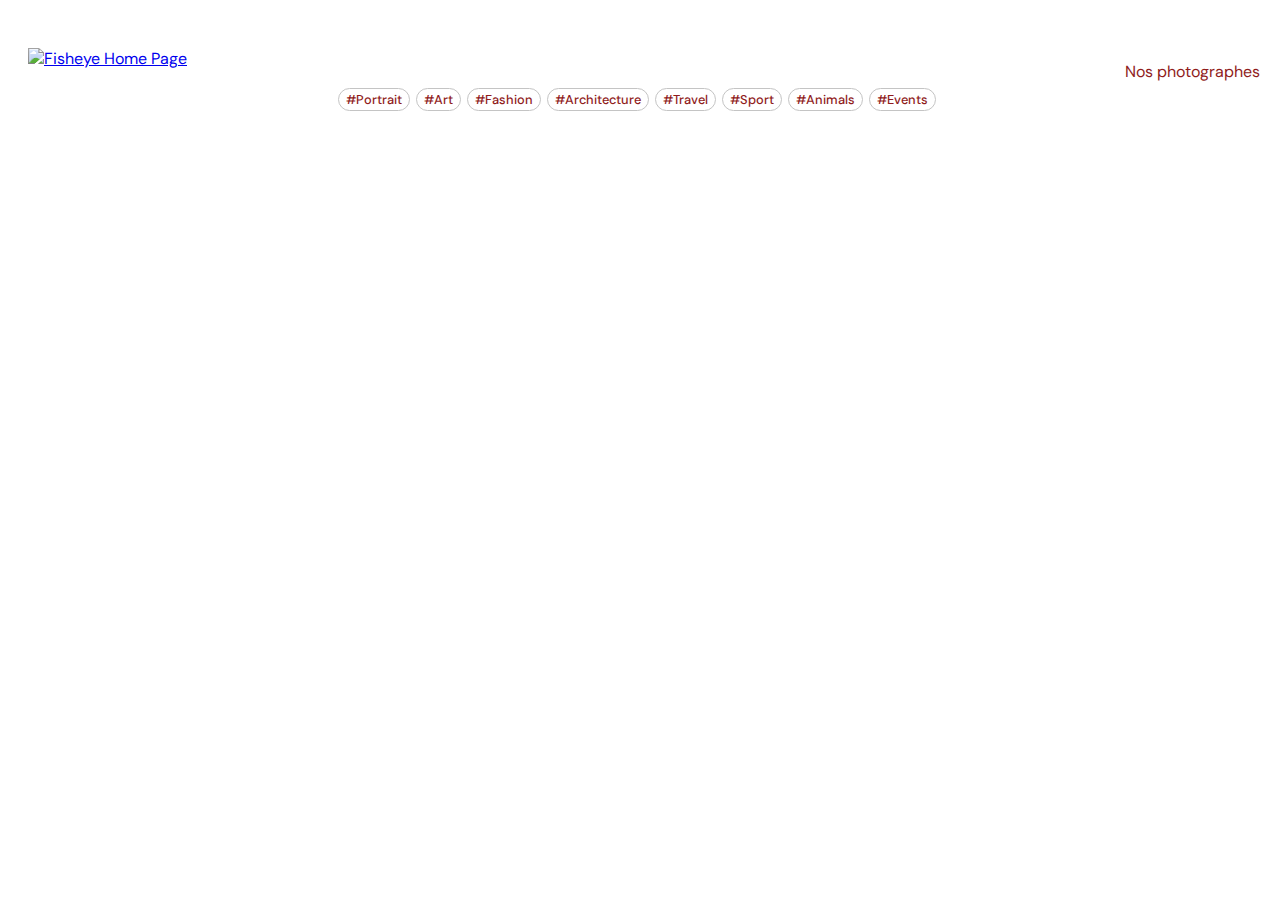
==== index.html @ 83299e0a "modification class filtres" ====
<!DOCTYPE html>
<html lang="fr">
  <head>
    <meta charset="UTF-8" />
    <meta name="viewport" content="width=device-width, initial-scale=1.0" />
    <link rel="preconnect" href="https://fonts.gstatic.com" />
    <link rel="preconnect" href="https://fonts.googleapis.com" />
    <link rel="preconnect" href="https://fonts.gstatic.com" crossorigin />
    <link
      href="https://fonts.googleapis.com/css2?family=DM+Sans:wght@400;500&display=swap"
      rel="stylesheet"
    />
    <title>FishEye</title>
    <link rel="stylesheet" href="style.css" />
  </head>
  <body>
    <!--HEADER/BANNER-->
    <header class="headerBanner">
      <a href="index.html" title="Homepage">
        <img src="Sample_Photos\logo.png" alt="Fisheye Home Page" />
      </a>
      <!--NAVIGATION-->
      <nav class="navigation" aria-label="photographer categories">
        <a
          id="return-top"
          href="#homepage-main"
          class="nav-contenu"
          title="Passer au contenu"
          style="display: none"
          >Passer au contenu</a
        >
        <ul class="filter">
          <li class="tag-btn filter_portrait" id="portrait">
            <a href="#">#Portrait</a>
          </li>
          <li class="tag-btn filter_art" id="art"><a href="#">#Art</a></li>
          <li class="tag-btn filter_fashion" id="fashion">
            <a href="#">#Fashion</a>
          </li>
          <li class="tag-btn filter_architecture" id="architecture">
            <a href="#">#Architecture</a>
          </li>
          <li class="tag-btn filter_travel" id="travel">
            <a href="#">#Travel</a>
          </li>
          <li class="tag-btn filter_sport" id="sport">
            <a href="#">#Sport</a>
          </li>
          <li class="tag-btn filter_animal" id="animals">
            <a href="#">#Animals</a>
          </li>
          <li class="tag-btn filter_events" id="events">
            <a href="#">#Events</a>
          </li>
        </ul>
      </nav>
    </header>
    <!--MAIN-->
    <main class="main-content" id="homepage-main">
      <h1>Nos photographes</h1>
      <section id="content"></section>
    </main>
    <script src="script.js"></script>
  </body>
</html>
---- style.css ----
/*VARIABLES*/

  body {
      font-family:"DM Sans", sans-serif;
  }


/*HEADER BANNER*/

.headerBanner {
    padding: 40px 20px 20px 20px;
    display:flex;
    flex-direction: column;
}

.headerBanner img {
    width: 150px;
    height: auto;
}


/*NAVIGATION*/

.filter {
    display:flex;
    justify-content: center;
    flex-wrap: wrap;
}

ul {
    padding: 0;
    margin: 5px, 0, 5px, 0;
}

li {
    display:flex;
    border: 0.5px solid #c4c4c4;
    border-radius: 30px;
    margin: 3px 6px 3px 0;
    color: #fff;
    padding: 2px 7px;
    font-weight:500;
    font-size: .8em;  
}
li:hover {
    cursor: pointer;
    background: #901C1c;
    border-color:#901C1c;   
}

li:hover a{
    color:#fff;  
}


li a {
    text-decoration: none;
    color:#901C1c;
}

li a:hover {
    color:#fff;
}




/*MAIN*/

main h1 {
    color: #901C1c;
    font-weight: 400;
    font-size: 1em;
    position:absolute;
    top:50px;
    right:20px;

}

.photographer-elt {
    text-align: center;
}

.photographer-elt img {
    border-radius: 50%;
    width:200px;
    height: 200px;
    object-fit: cover;
}

.photographer-elt h2 {
    color: #d3573c;
    font-weight: 400;
    font-size: 2em;
    margin:10px 0 0 0;

}

.infoCity {
    color: #901C1C;
    font-size: .7em;
    padding: 1px 0;
}

.infoTagline {
    font-size: .7em;
    padding: 1px 0;
}

.infoPrice {
    font-size: .7em;
    padding: 1px 0;
    color:#757575;
    font-style: italic;
}
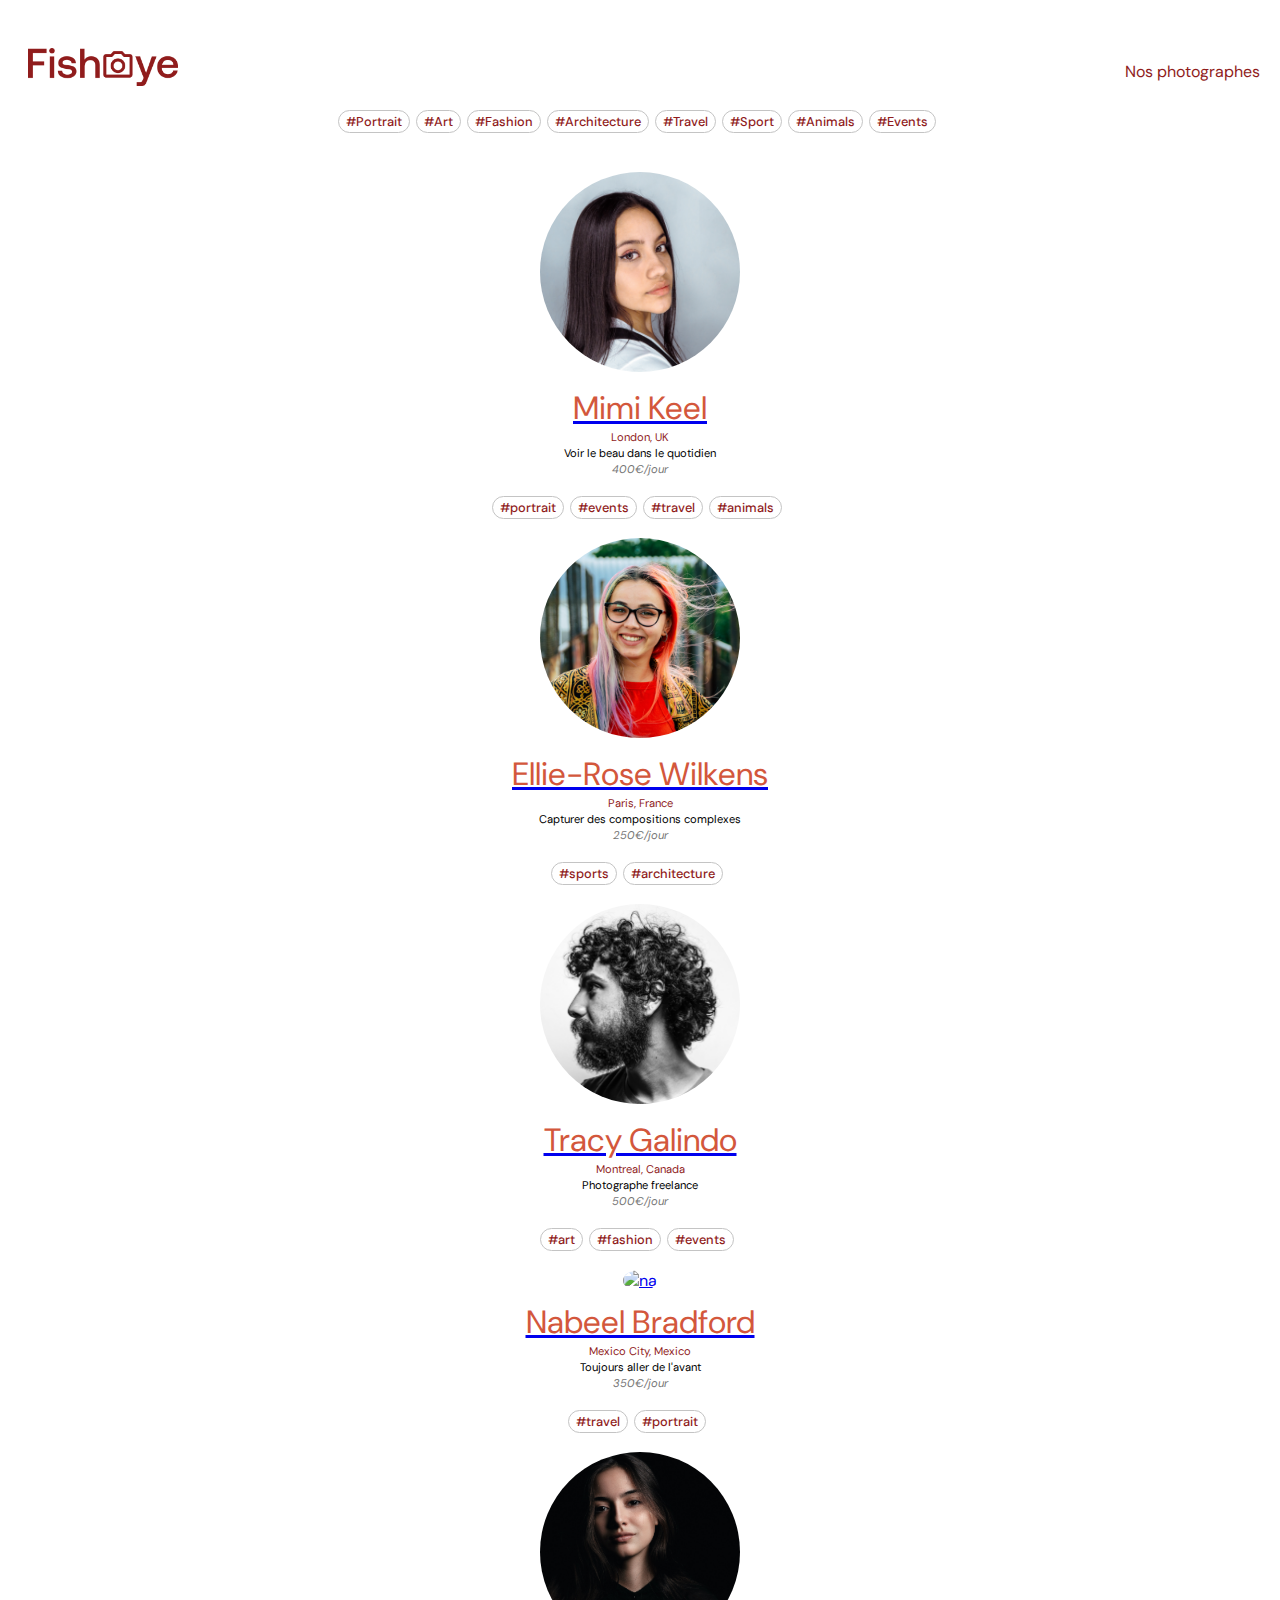
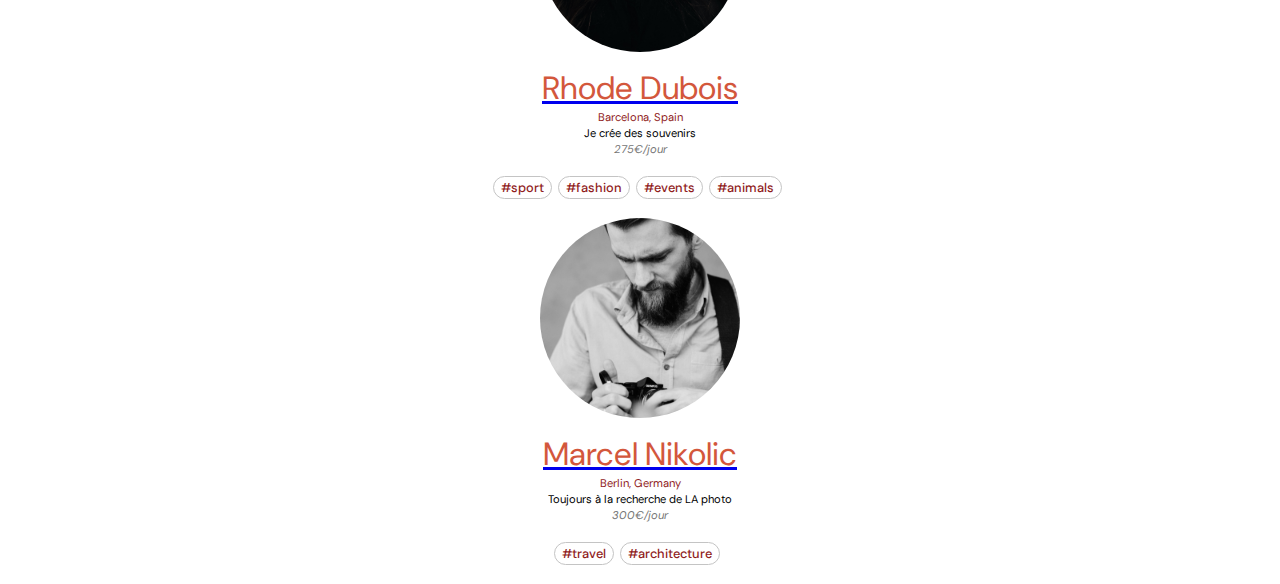
==== commit 93f80b09: "modification lien script.js" ====
--- a/index.html
+++ b/index.html
@@ -60,6 +60,6 @@
       <h1>Nos photographes</h1>
       <section id="content"></section>
     </main>
-    <script src="script.js"></script>
+    <script src="/js/script.js"></script>
   </body>
 </html>
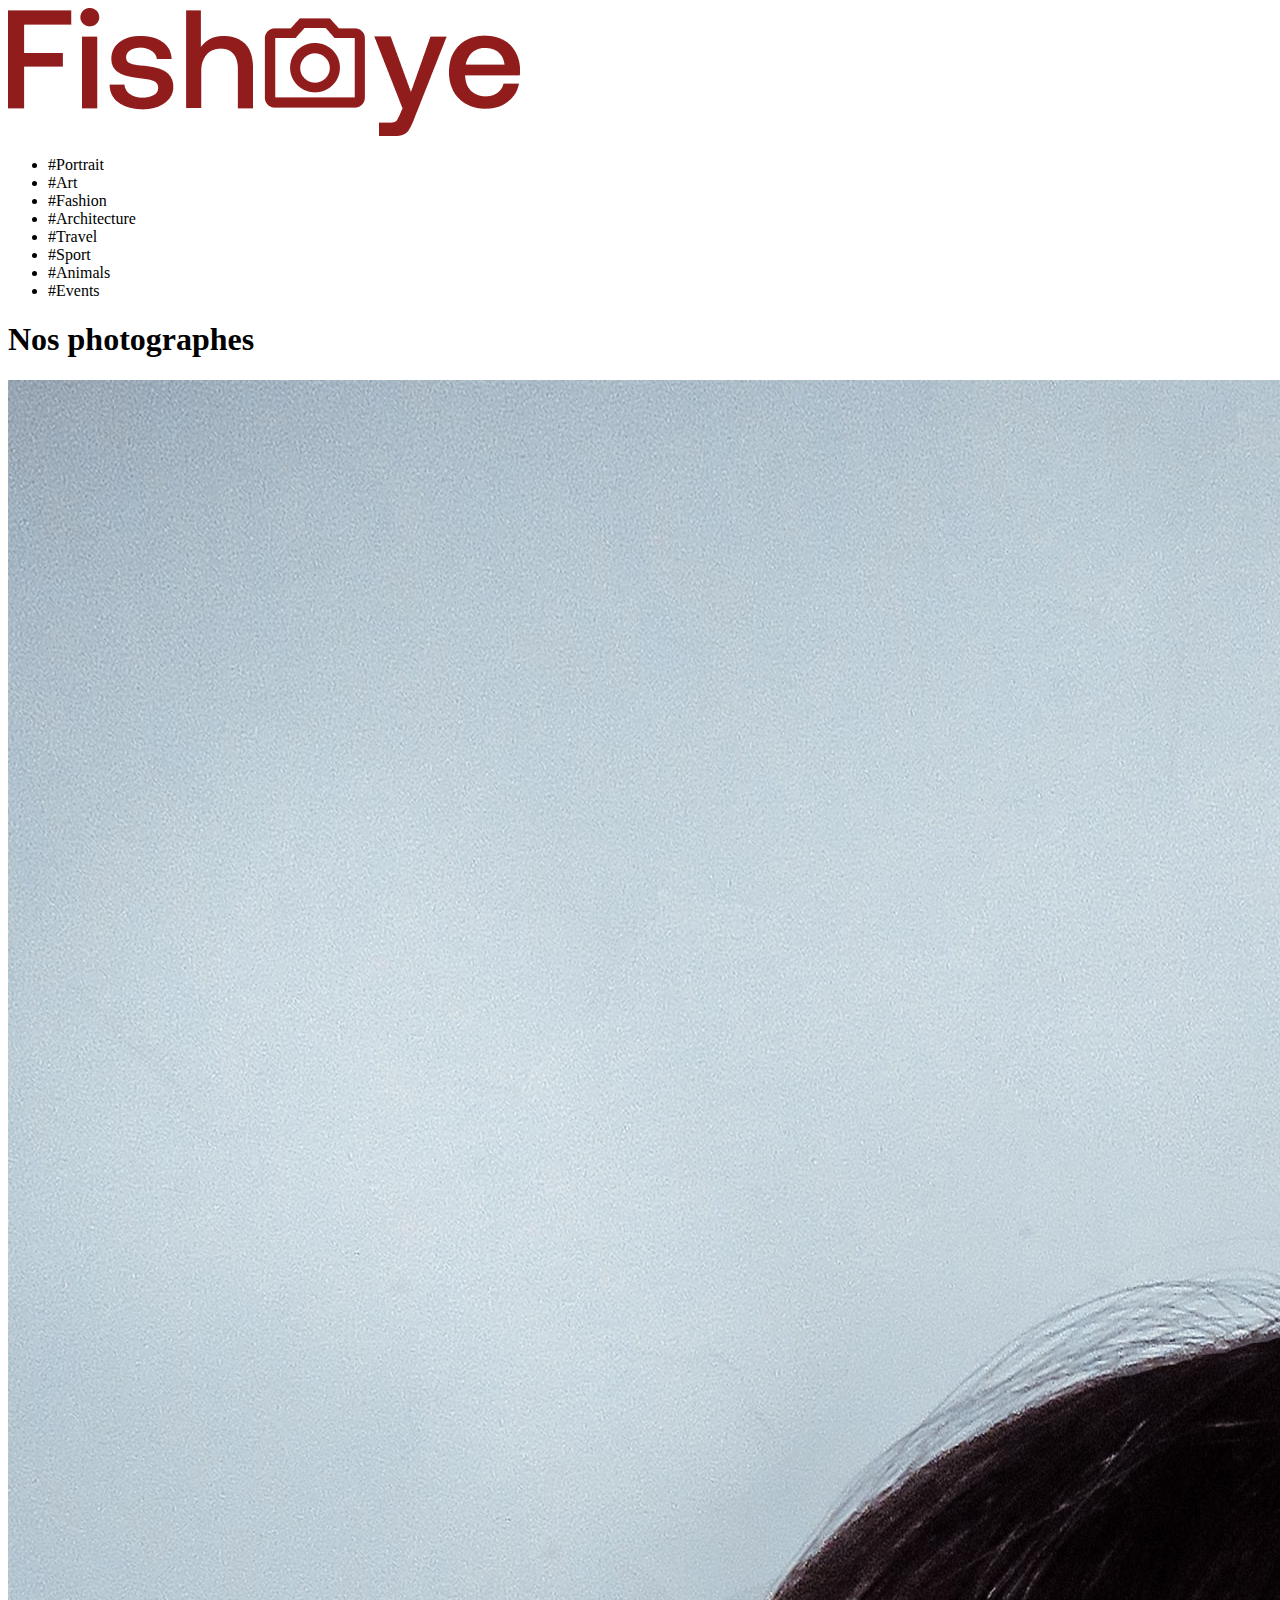
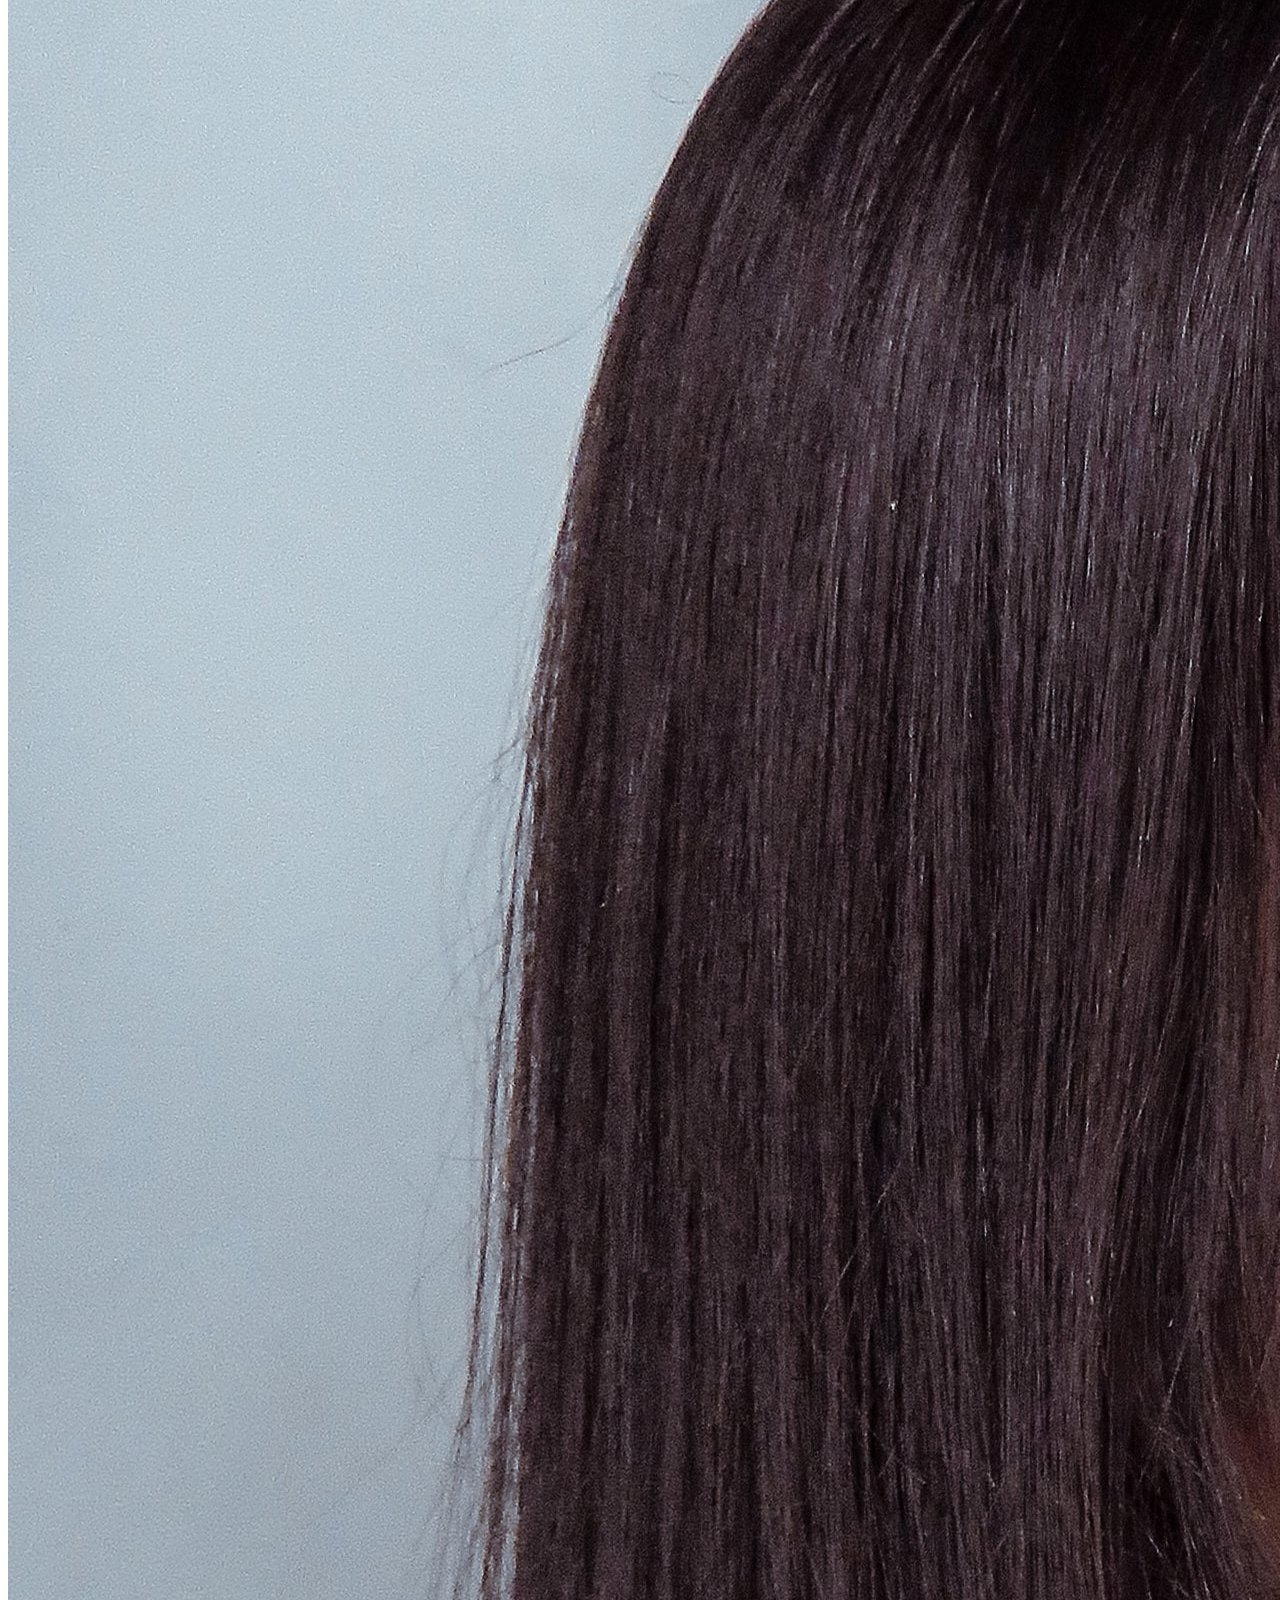
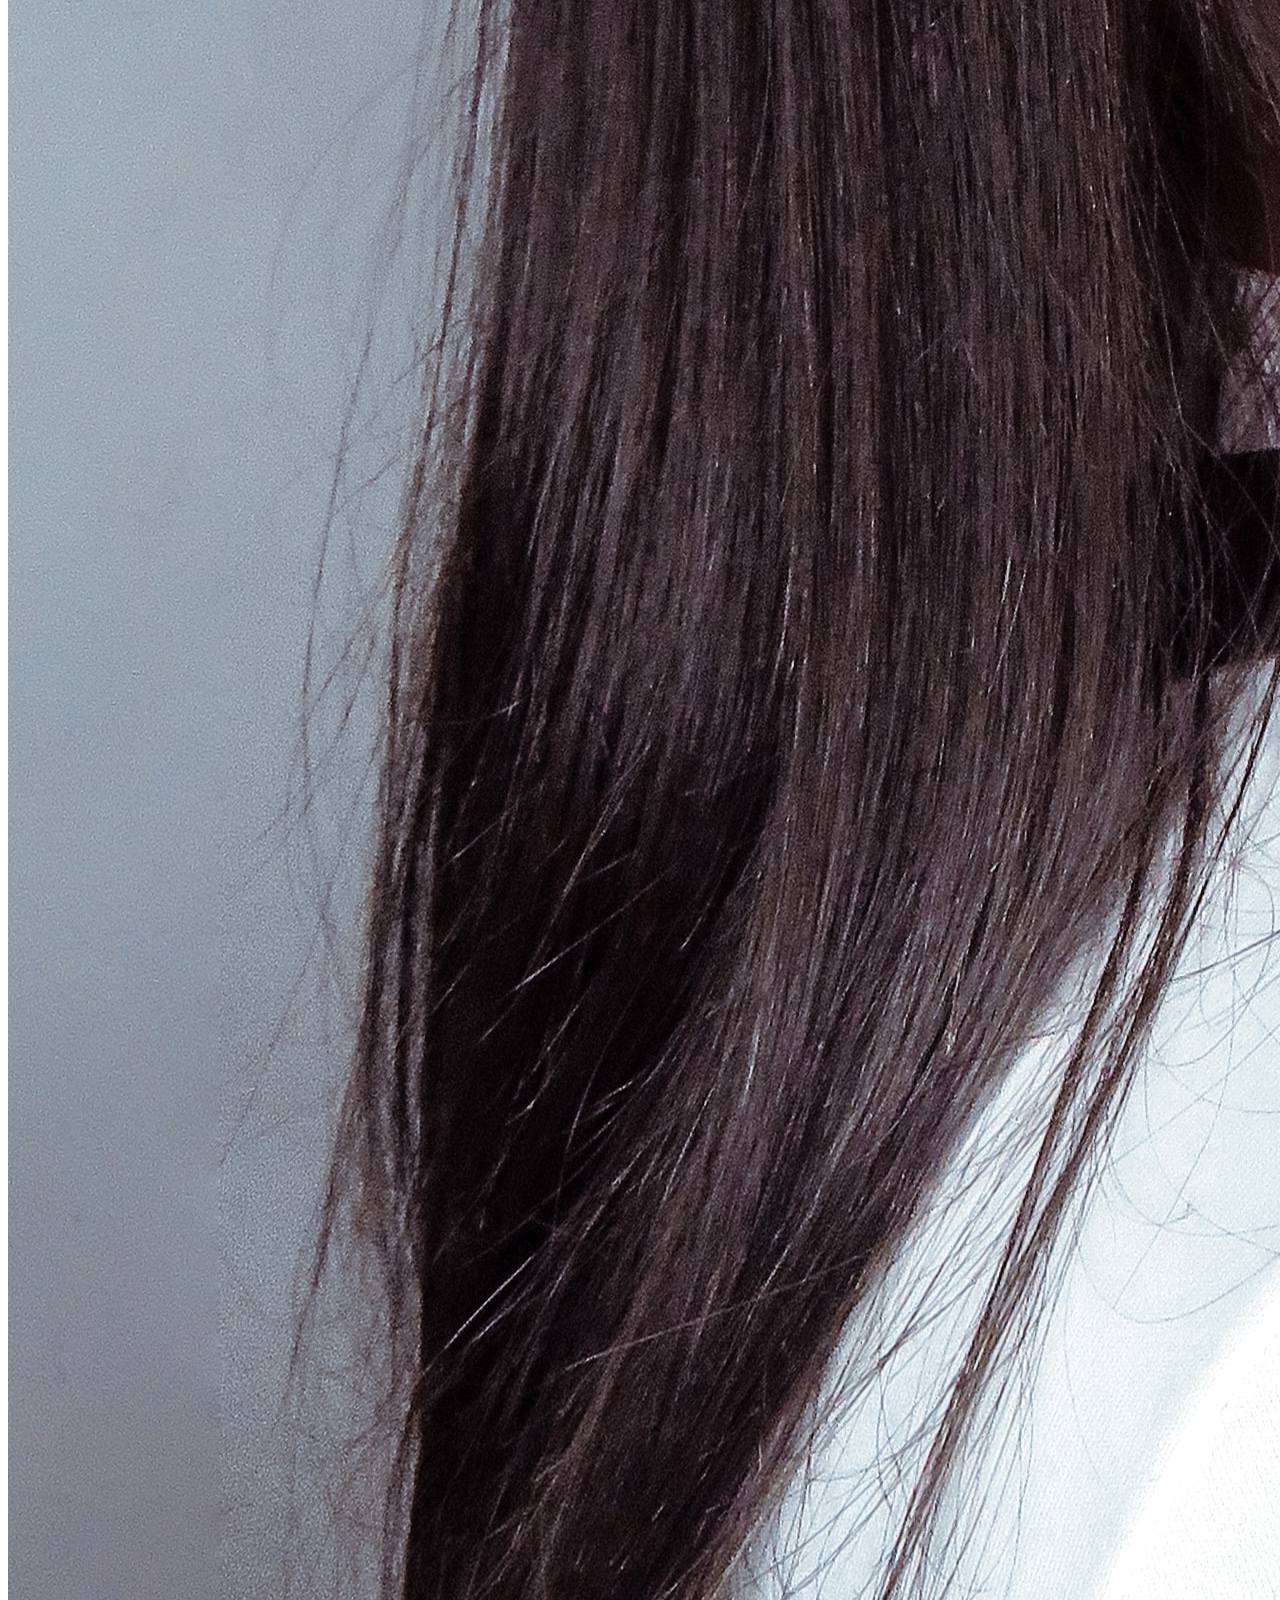
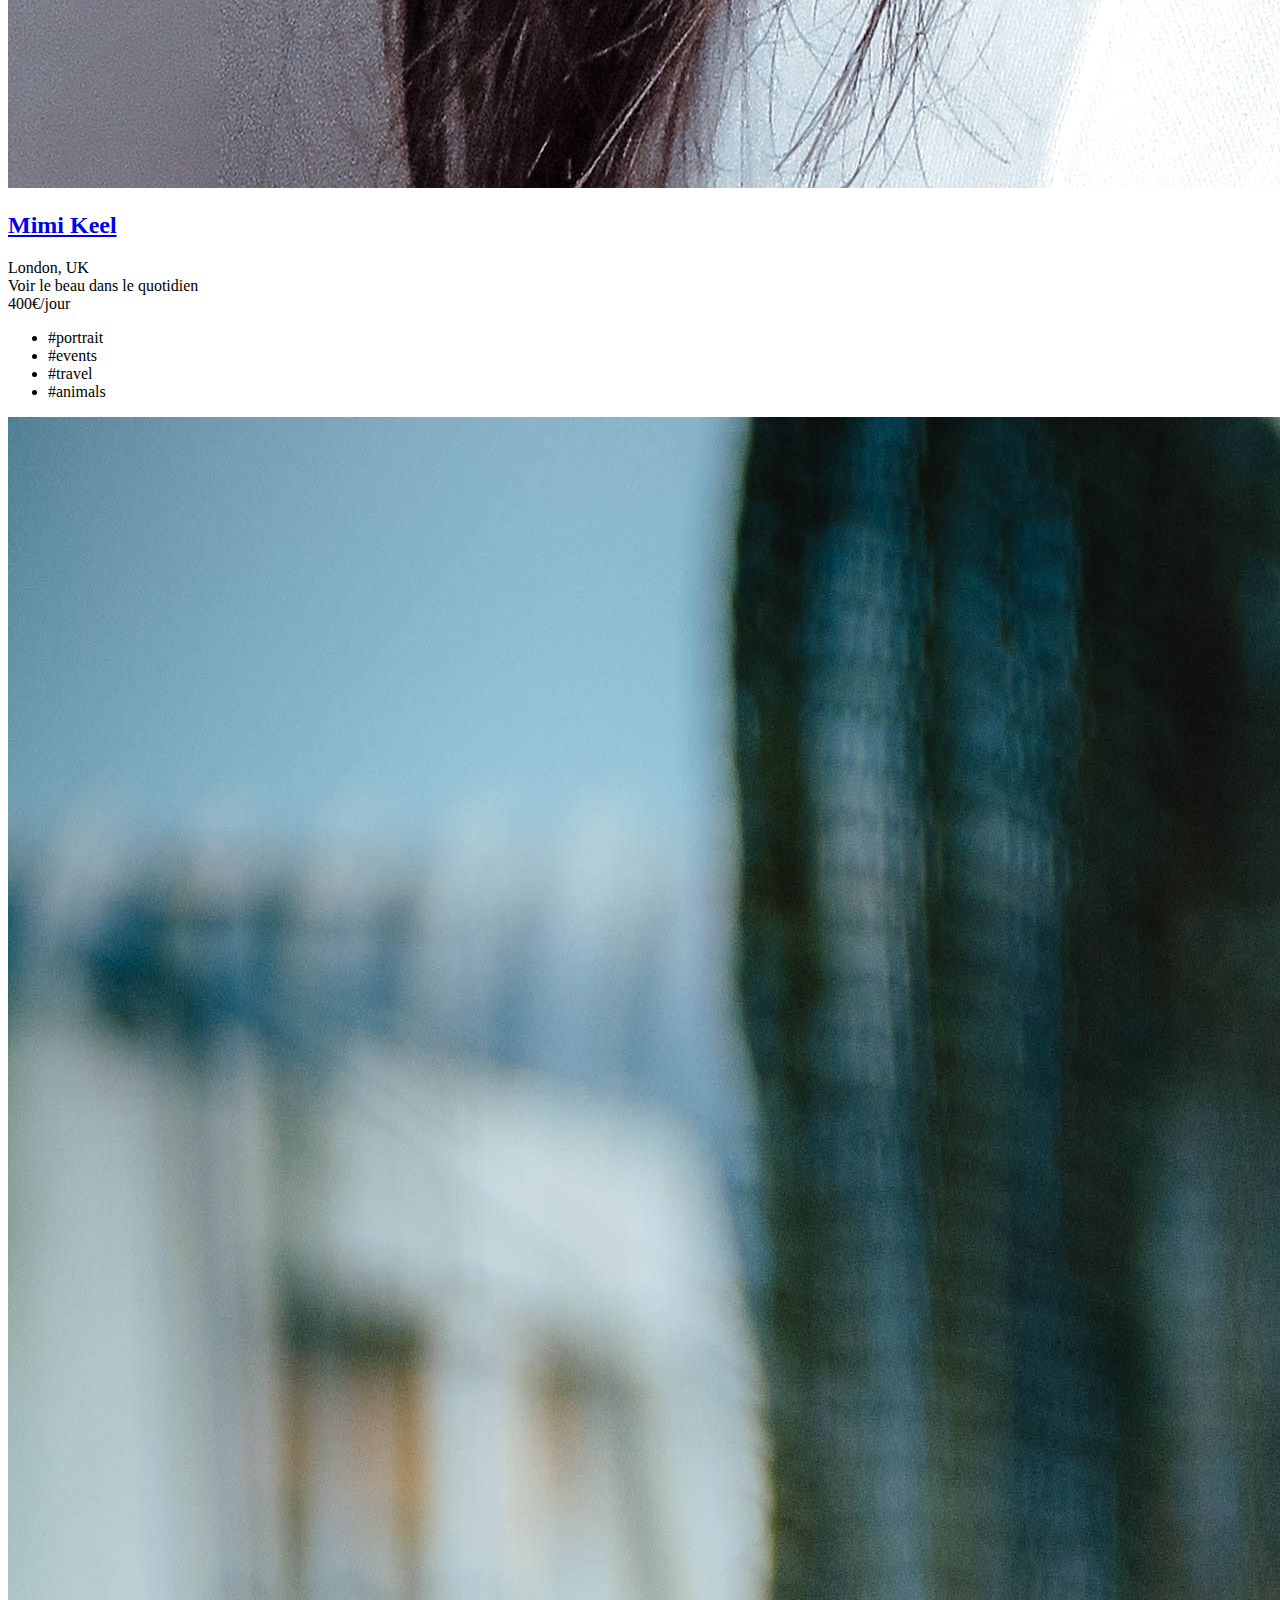
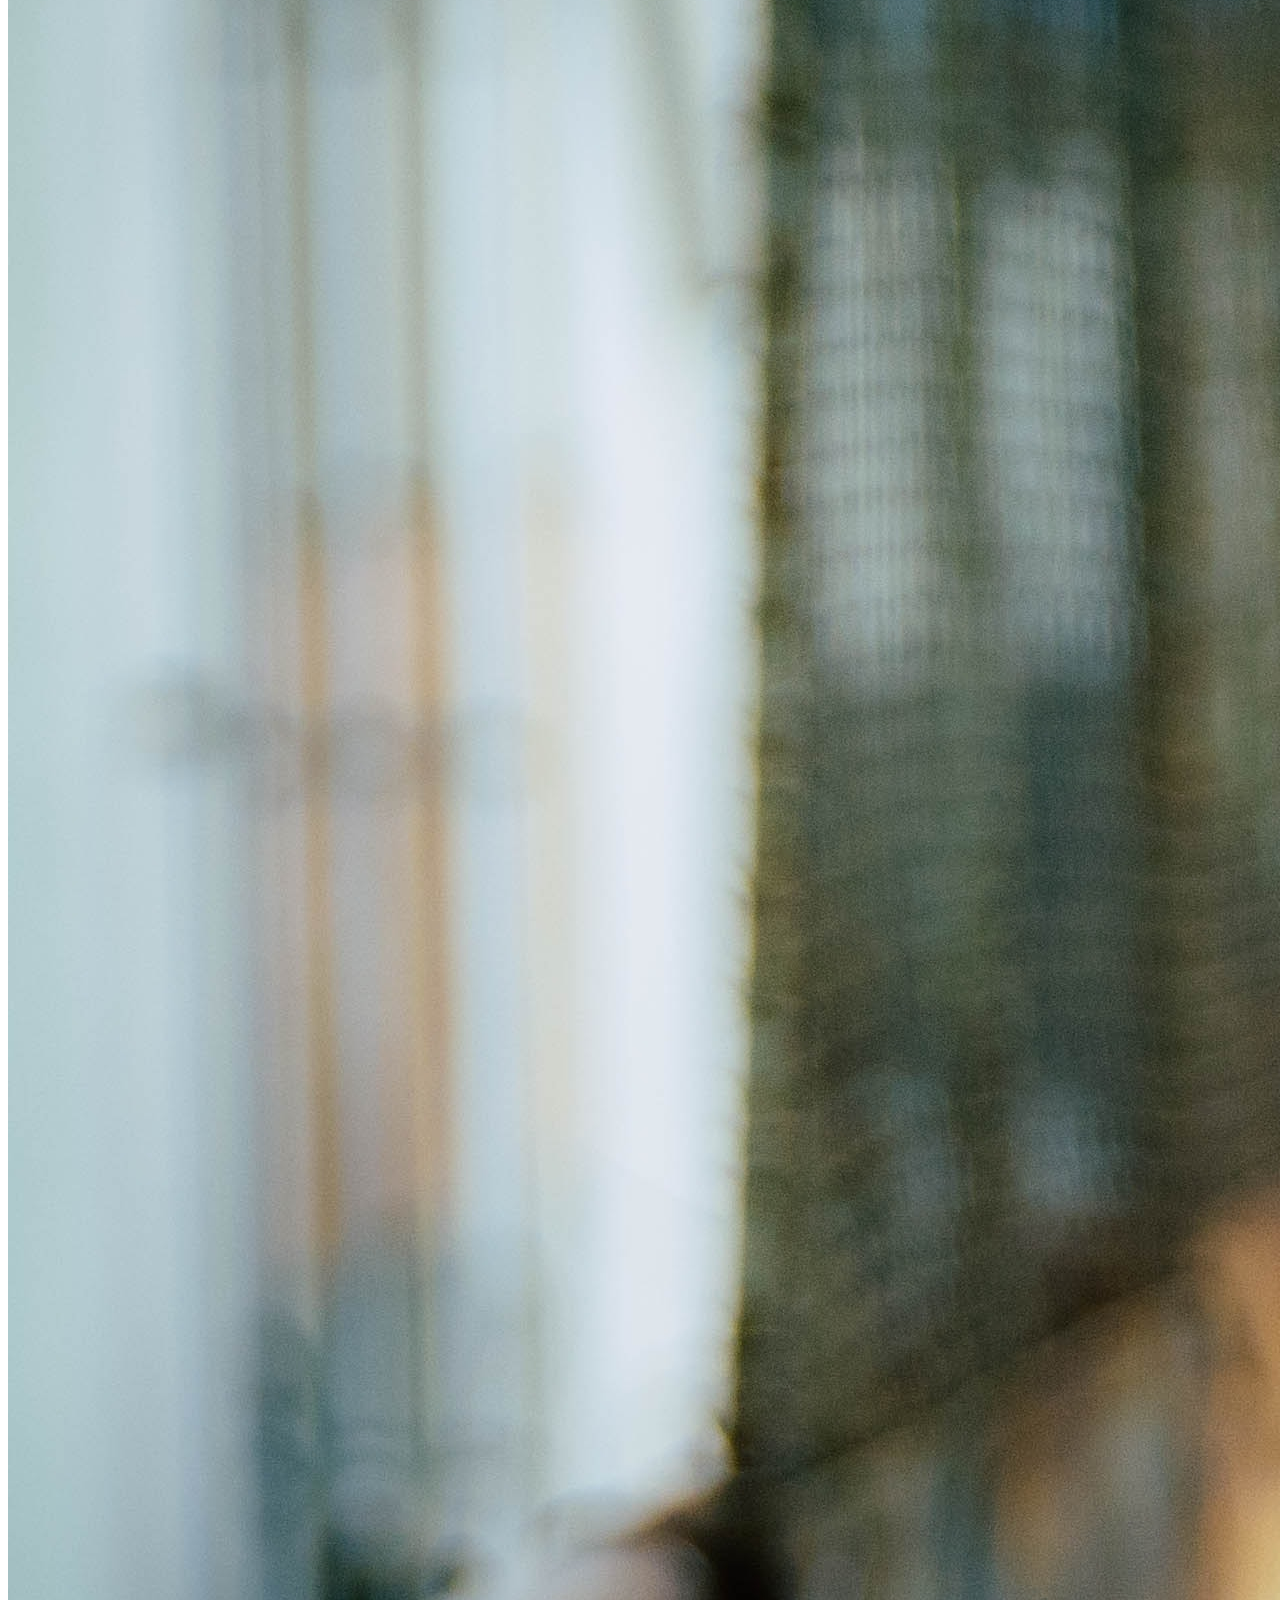
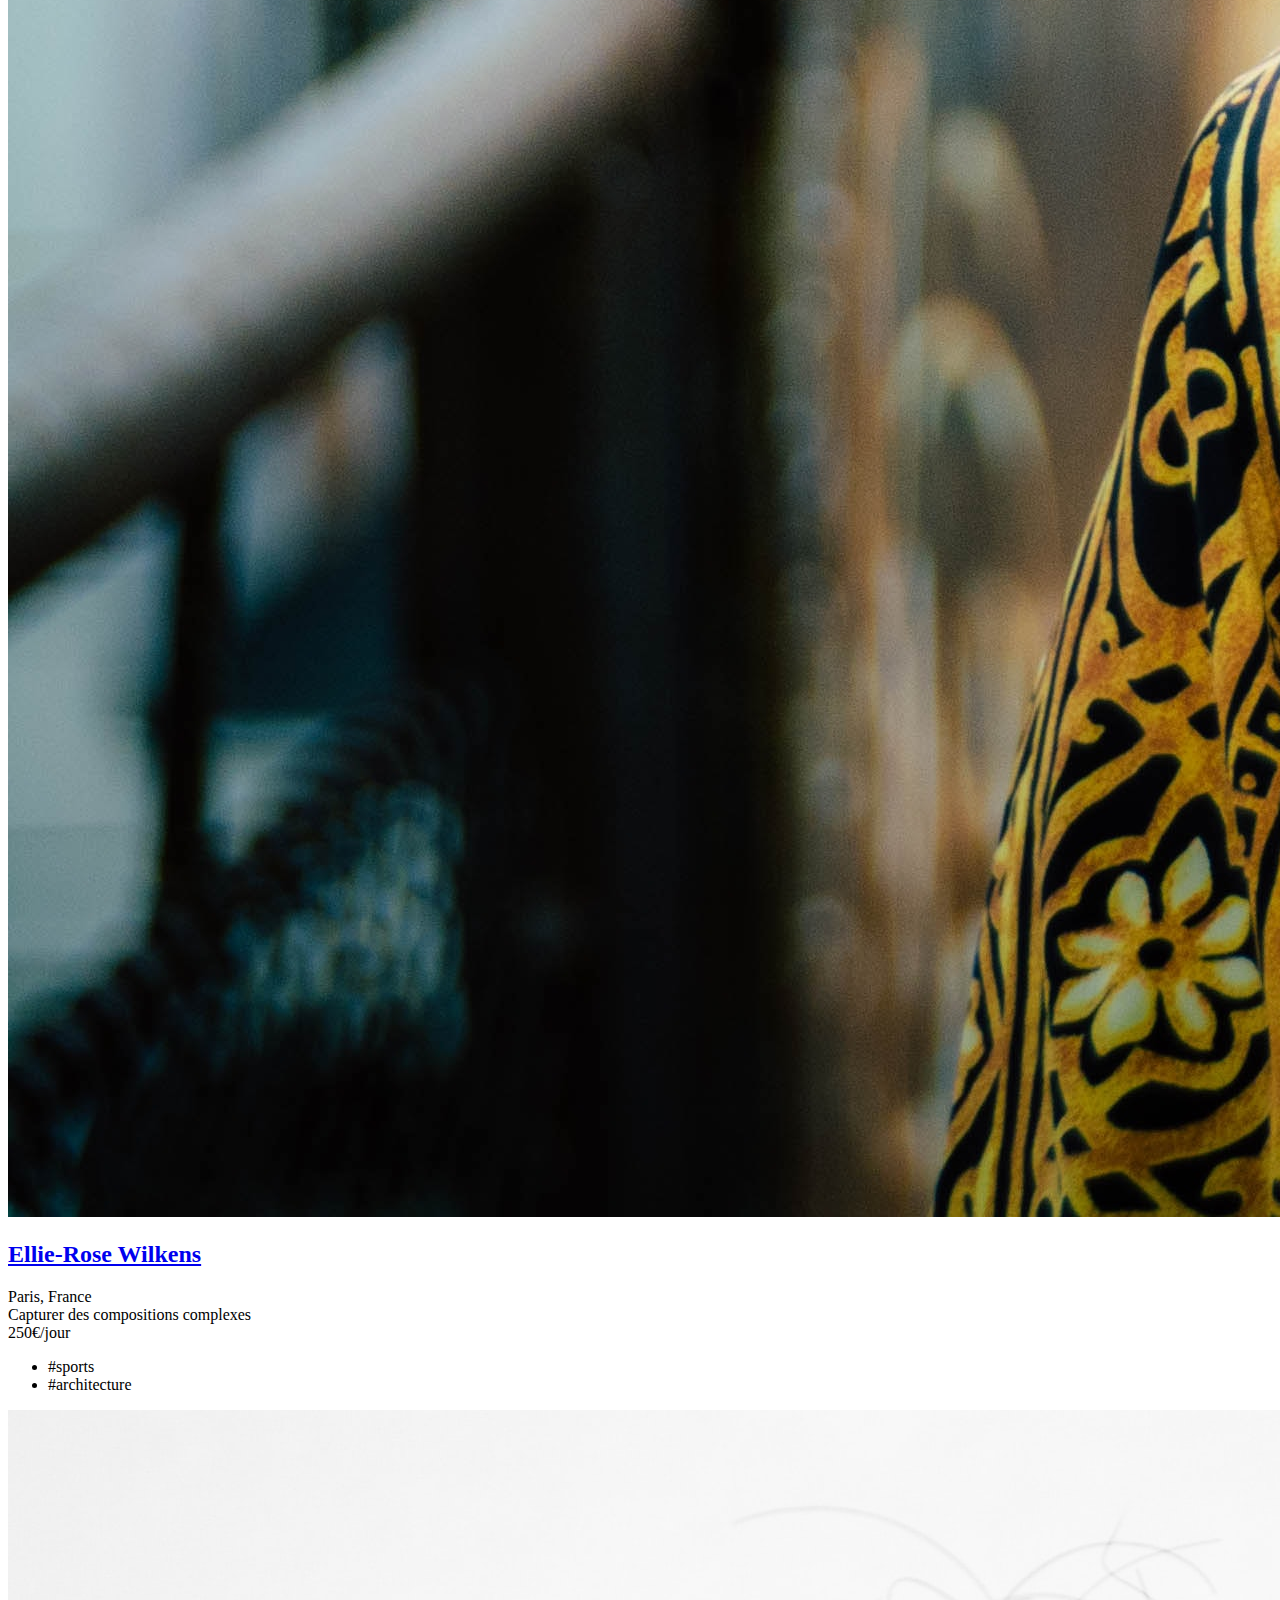
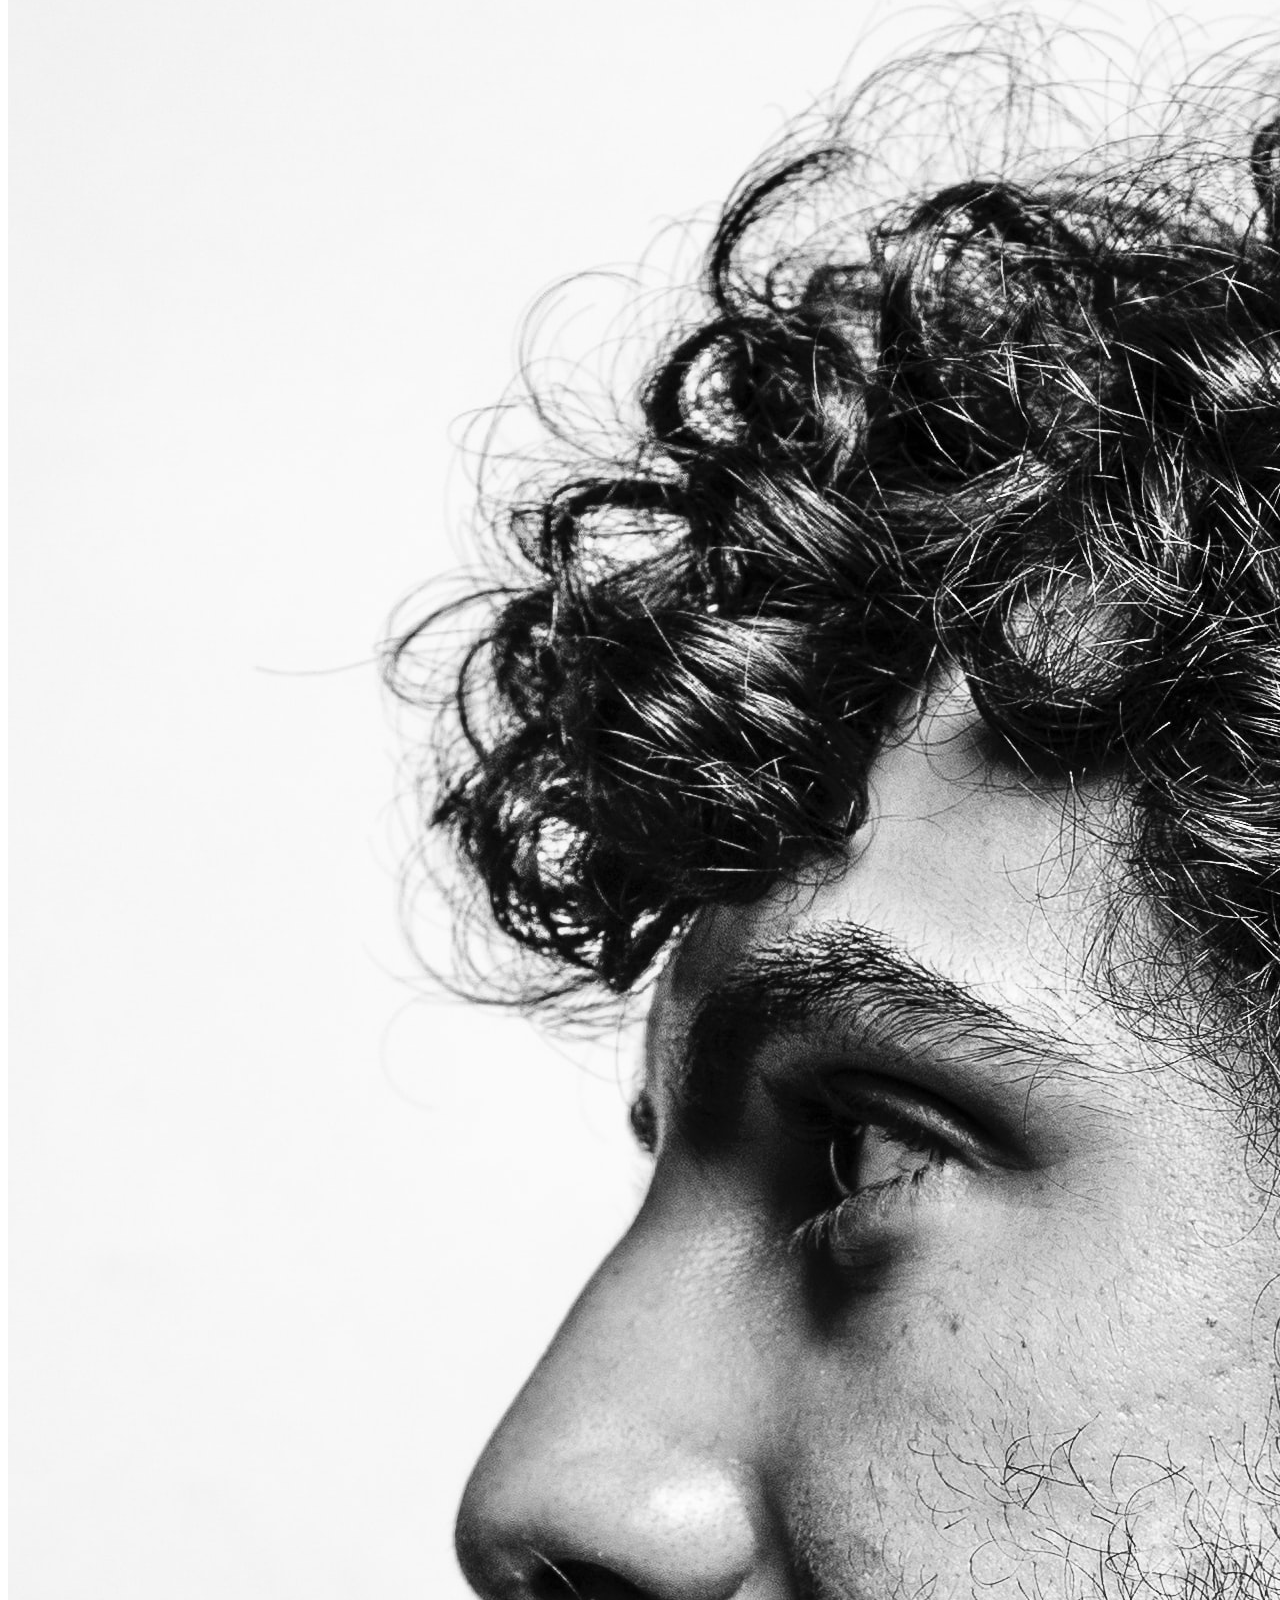
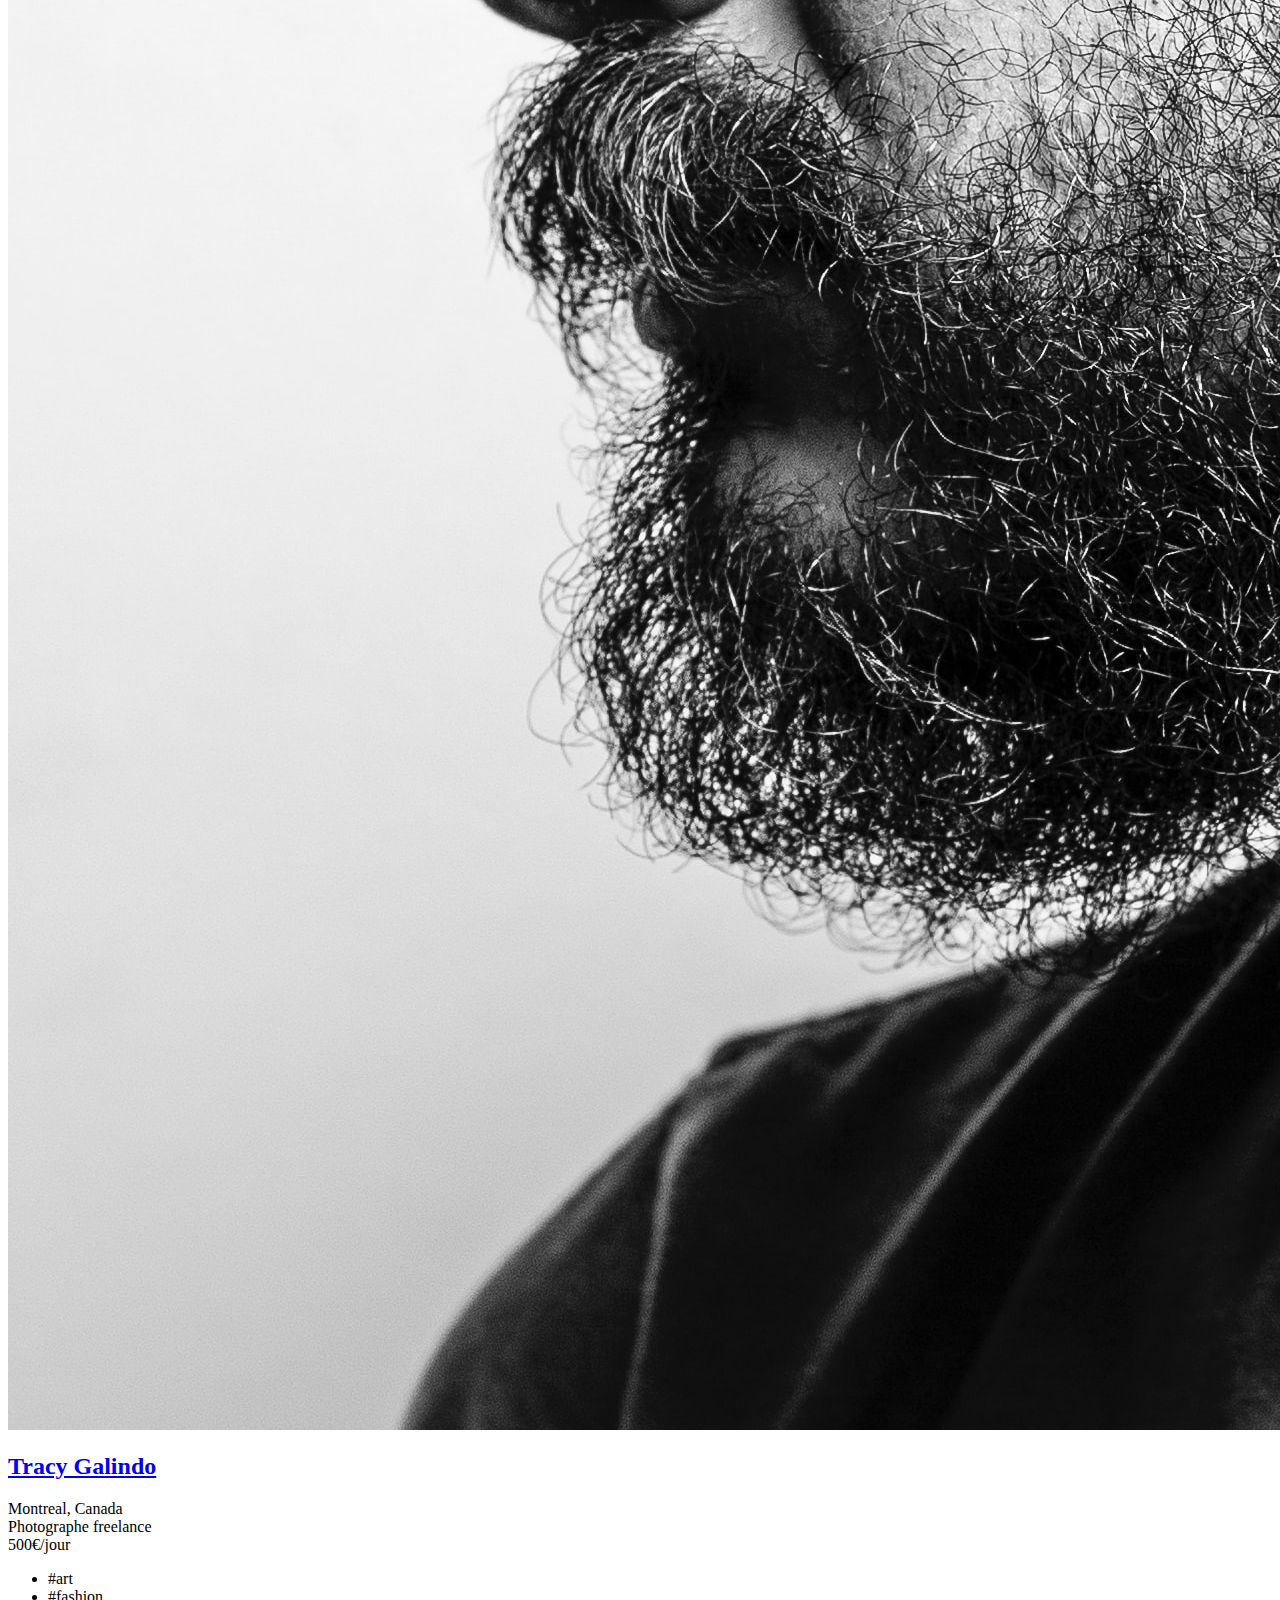
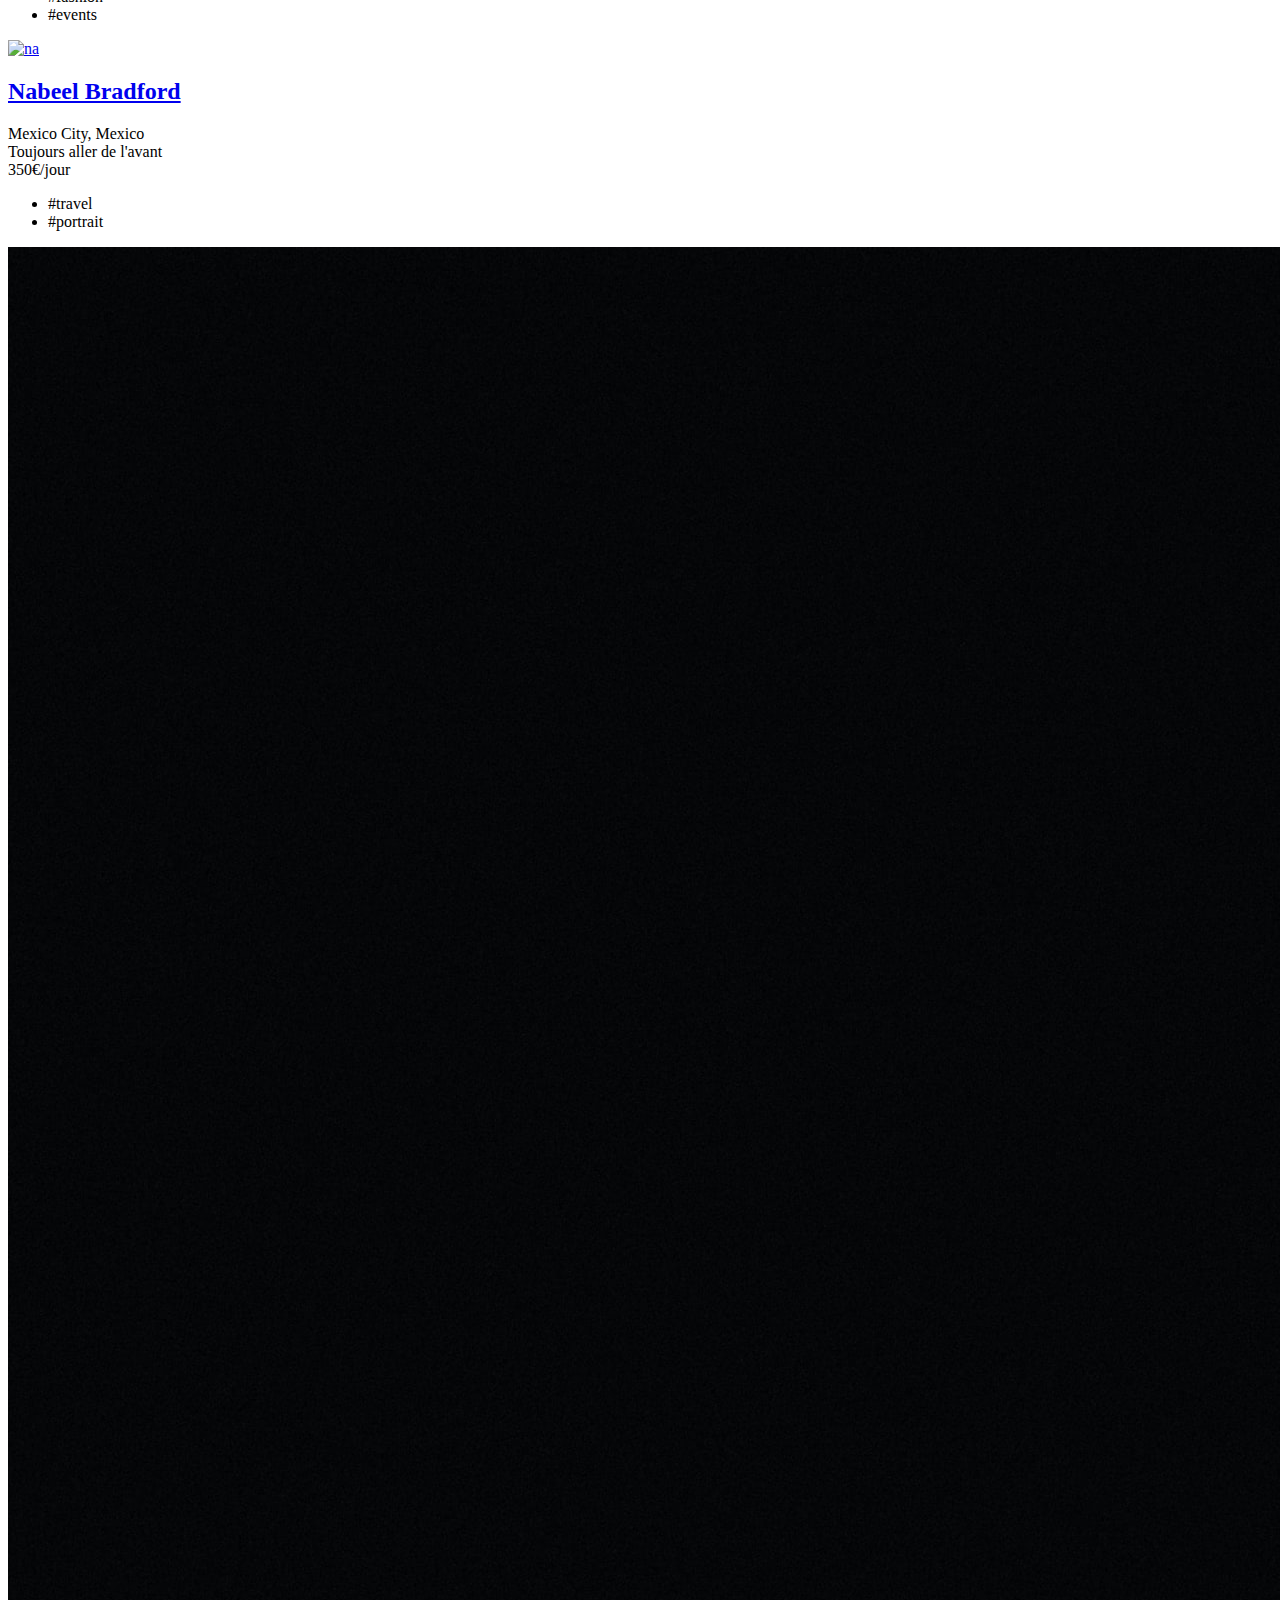
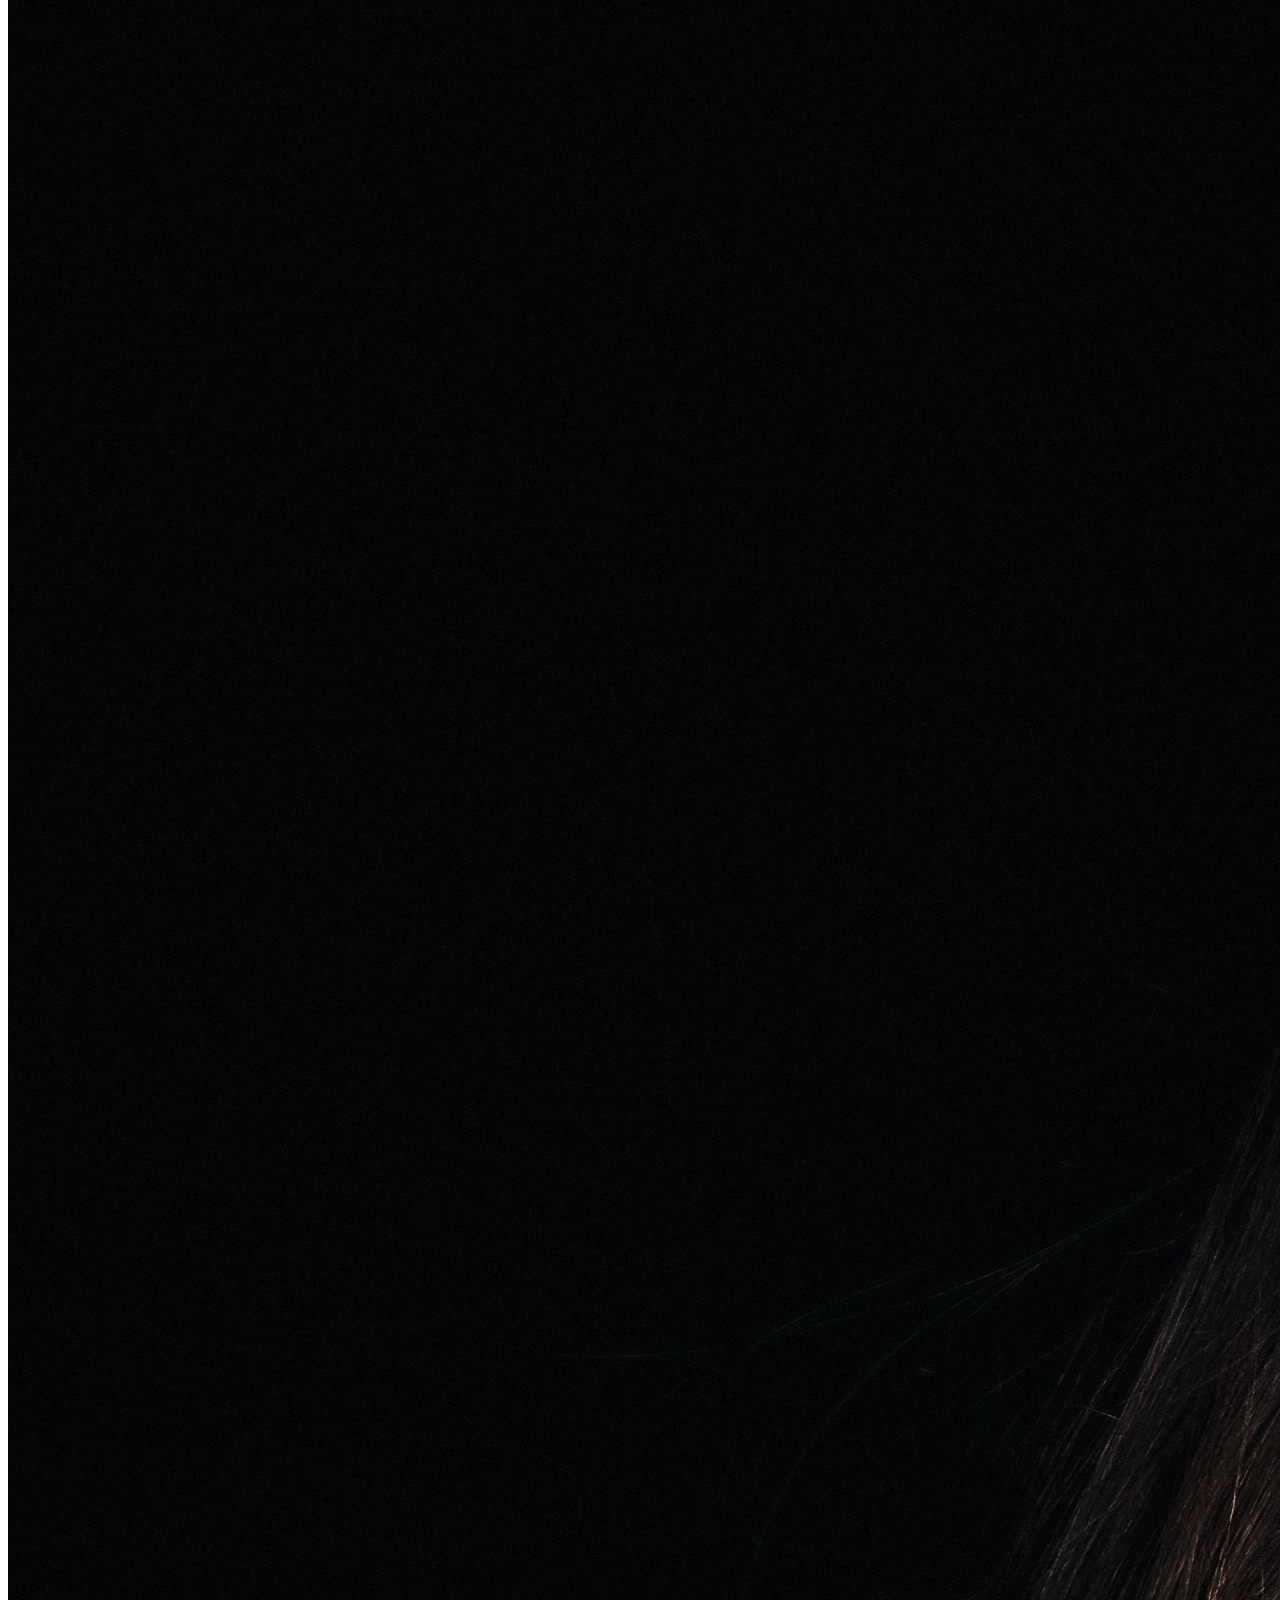
==== commit 8d2f6964: "avant modification select box" ====
--- a/index.html
+++ b/index.html
@@ -11,16 +11,20 @@
       rel="stylesheet"
     />
     <title>FishEye</title>
-    <link rel="stylesheet" href="style.css" />
+    <link rel="stylesheet" href="./css/style.css" />
   </head>
   <body>
     <!--HEADER/BANNER-->
     <header class="headerBanner">
-      <a href="index.html" title="Homepage">
+      <a href="index.html" title="Homepage" tabindex="0">
         <img src="Sample_Photos\logo.png" alt="Fisheye Home Page" />
       </a>
       <!--NAVIGATION-->
-      <nav class="navigation" aria-label="photographer categories">
+      <nav
+        class="navigation"
+        aria-label="photographer categories"
+        role="filter"
+      >
         <a
           id="return-top"
           href="#homepage-main"
@@ -31,26 +35,28 @@
         >
         <ul class="filter">
           <li class="tag-btn filter_portrait" id="portrait">
-            <a href="#">#Portrait</a>
+            <span href="#" tabindex="0">#Portrait</span>
           </li>
-          <li class="tag-btn filter_art" id="art"><a href="#">#Art</a></li>
+          <li class="tag-btn filter_art" id="art">
+            <span href="#" tabindex="0">#Art</span>
+          </li>
           <li class="tag-btn filter_fashion" id="fashion">
-            <a href="#">#Fashion</a>
+            <span href="#" tabindex="0">#Fashion</span>
           </li>
           <li class="tag-btn filter_architecture" id="architecture">
-            <a href="#">#Architecture</a>
+            <span href="#" tabindex="0">#Architecture</span>
           </li>
           <li class="tag-btn filter_travel" id="travel">
-            <a href="#">#Travel</a>
+            <span href="#" tabindex="0">#Travel</span>
           </li>
           <li class="tag-btn filter_sport" id="sport">
-            <a href="#">#Sport</a>
+            <span href="#" tabindex="0">#Sport</span>
           </li>
           <li class="tag-btn filter_animal" id="animals">
-            <a href="#">#Animals</a>
+            <span href="#" tabindex="0">#Animals</span>
           </li>
           <li class="tag-btn filter_events" id="events">
-            <a href="#">#Events</a>
+            <span href="#" tabindex="0">#Events</span>
           </li>
         </ul>
       </nav>
@@ -60,6 +66,6 @@
       <h1>Nos photographes</h1>
       <section id="content"></section>
     </main>
-    <script src="/js/script.js"></script>
+    <script src="./js/script.js"></script>
   </body>
 </html>
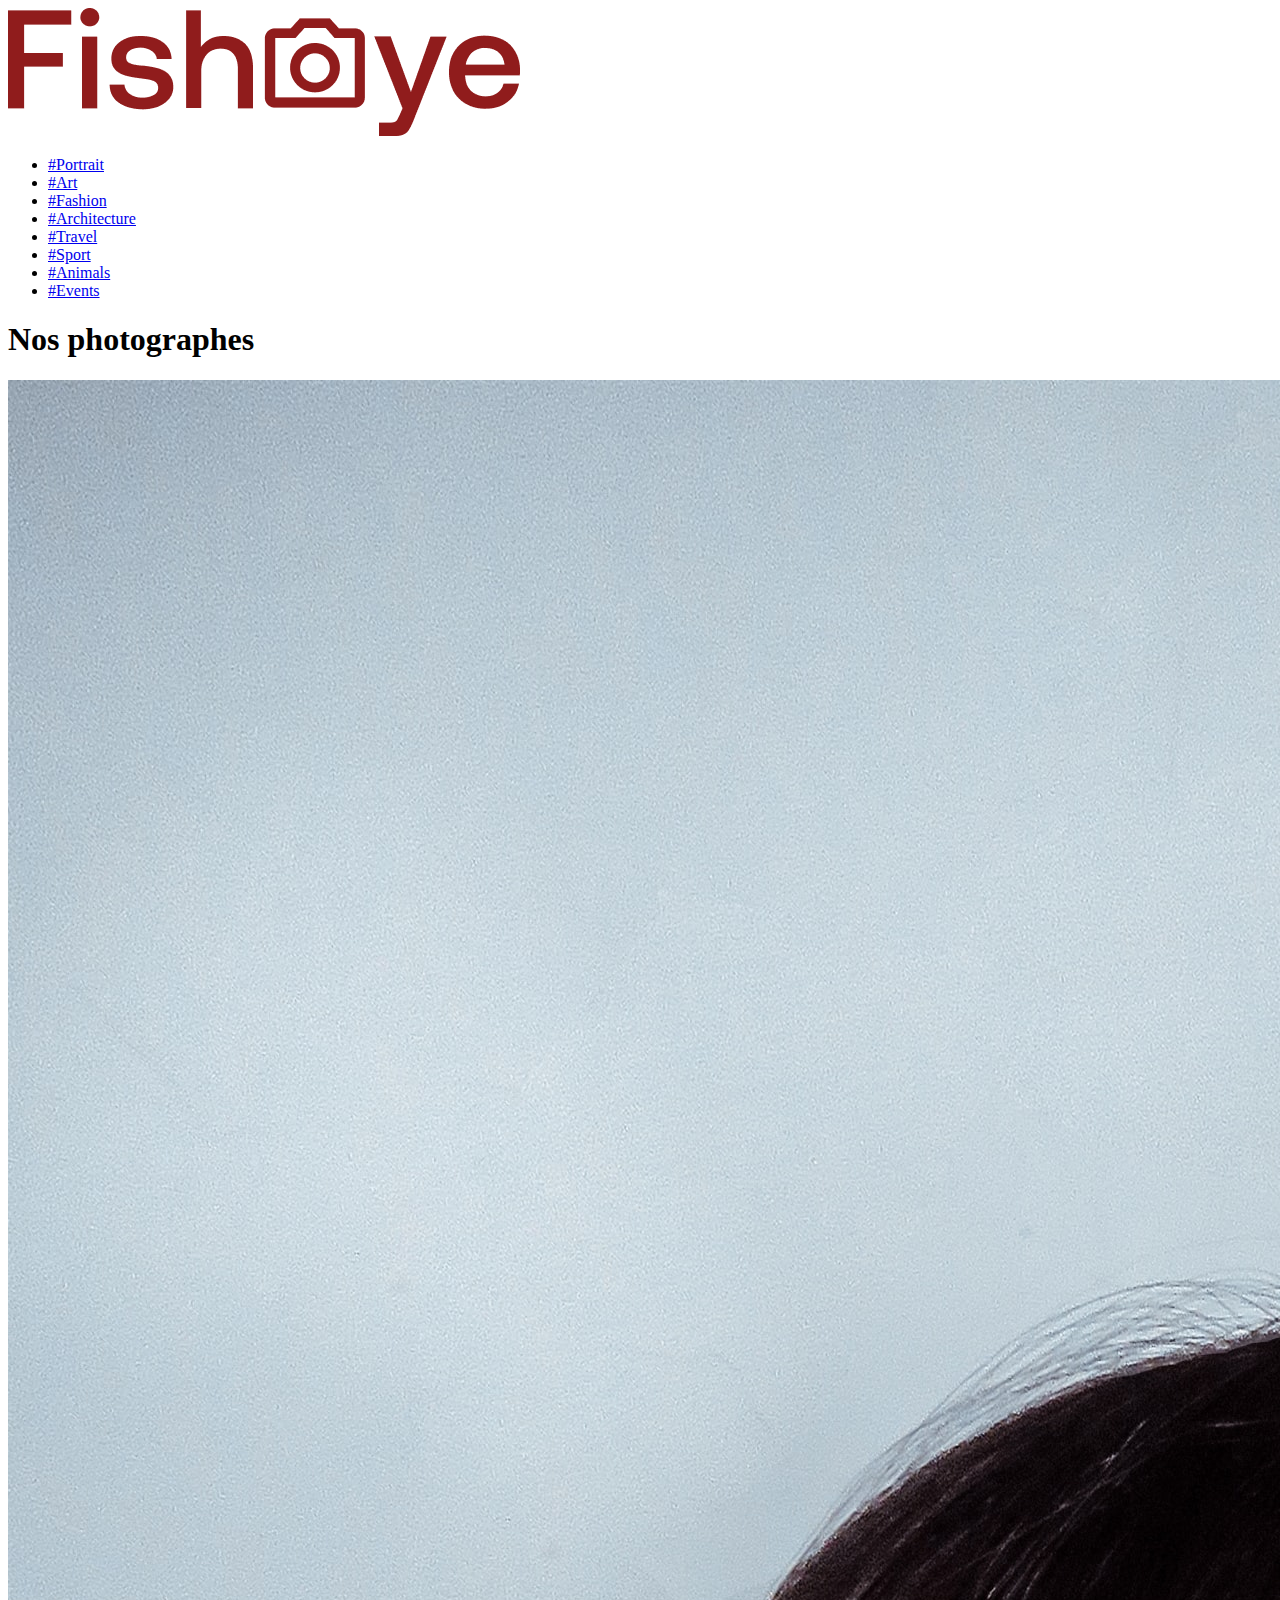
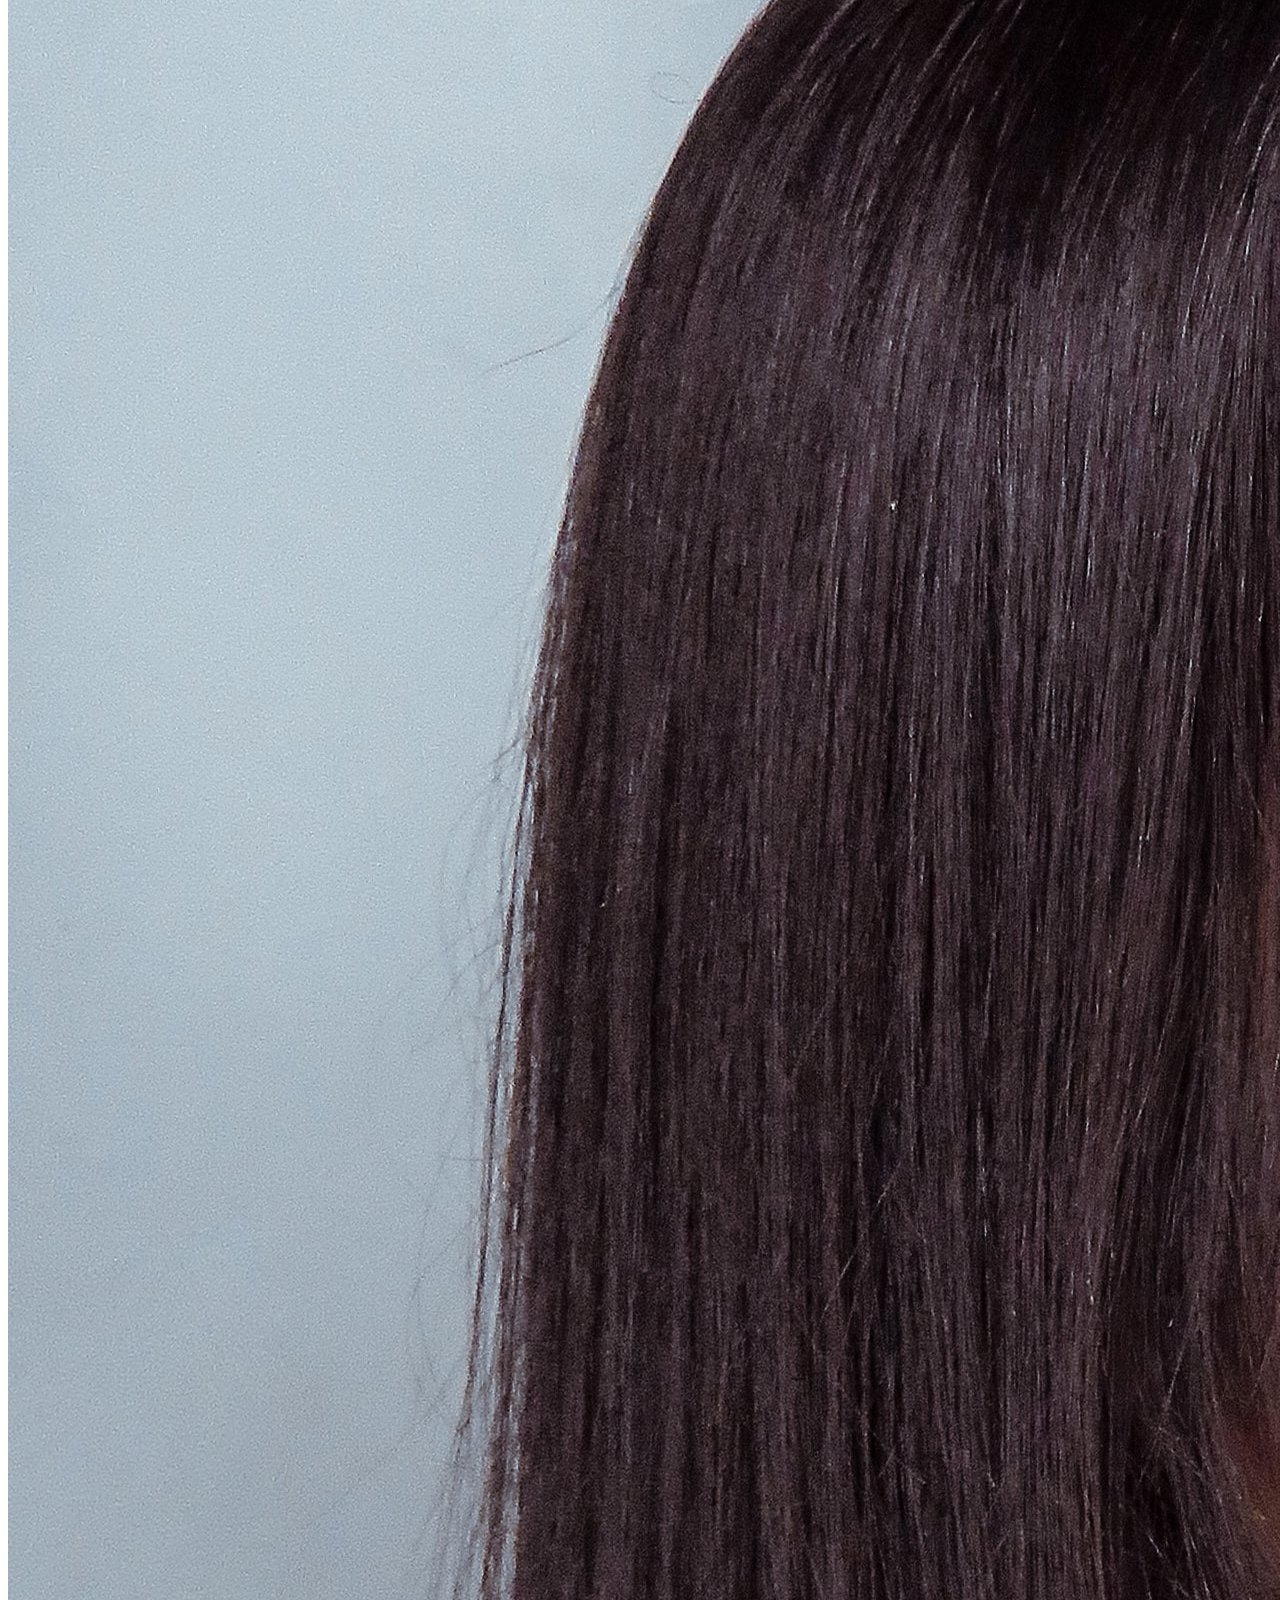
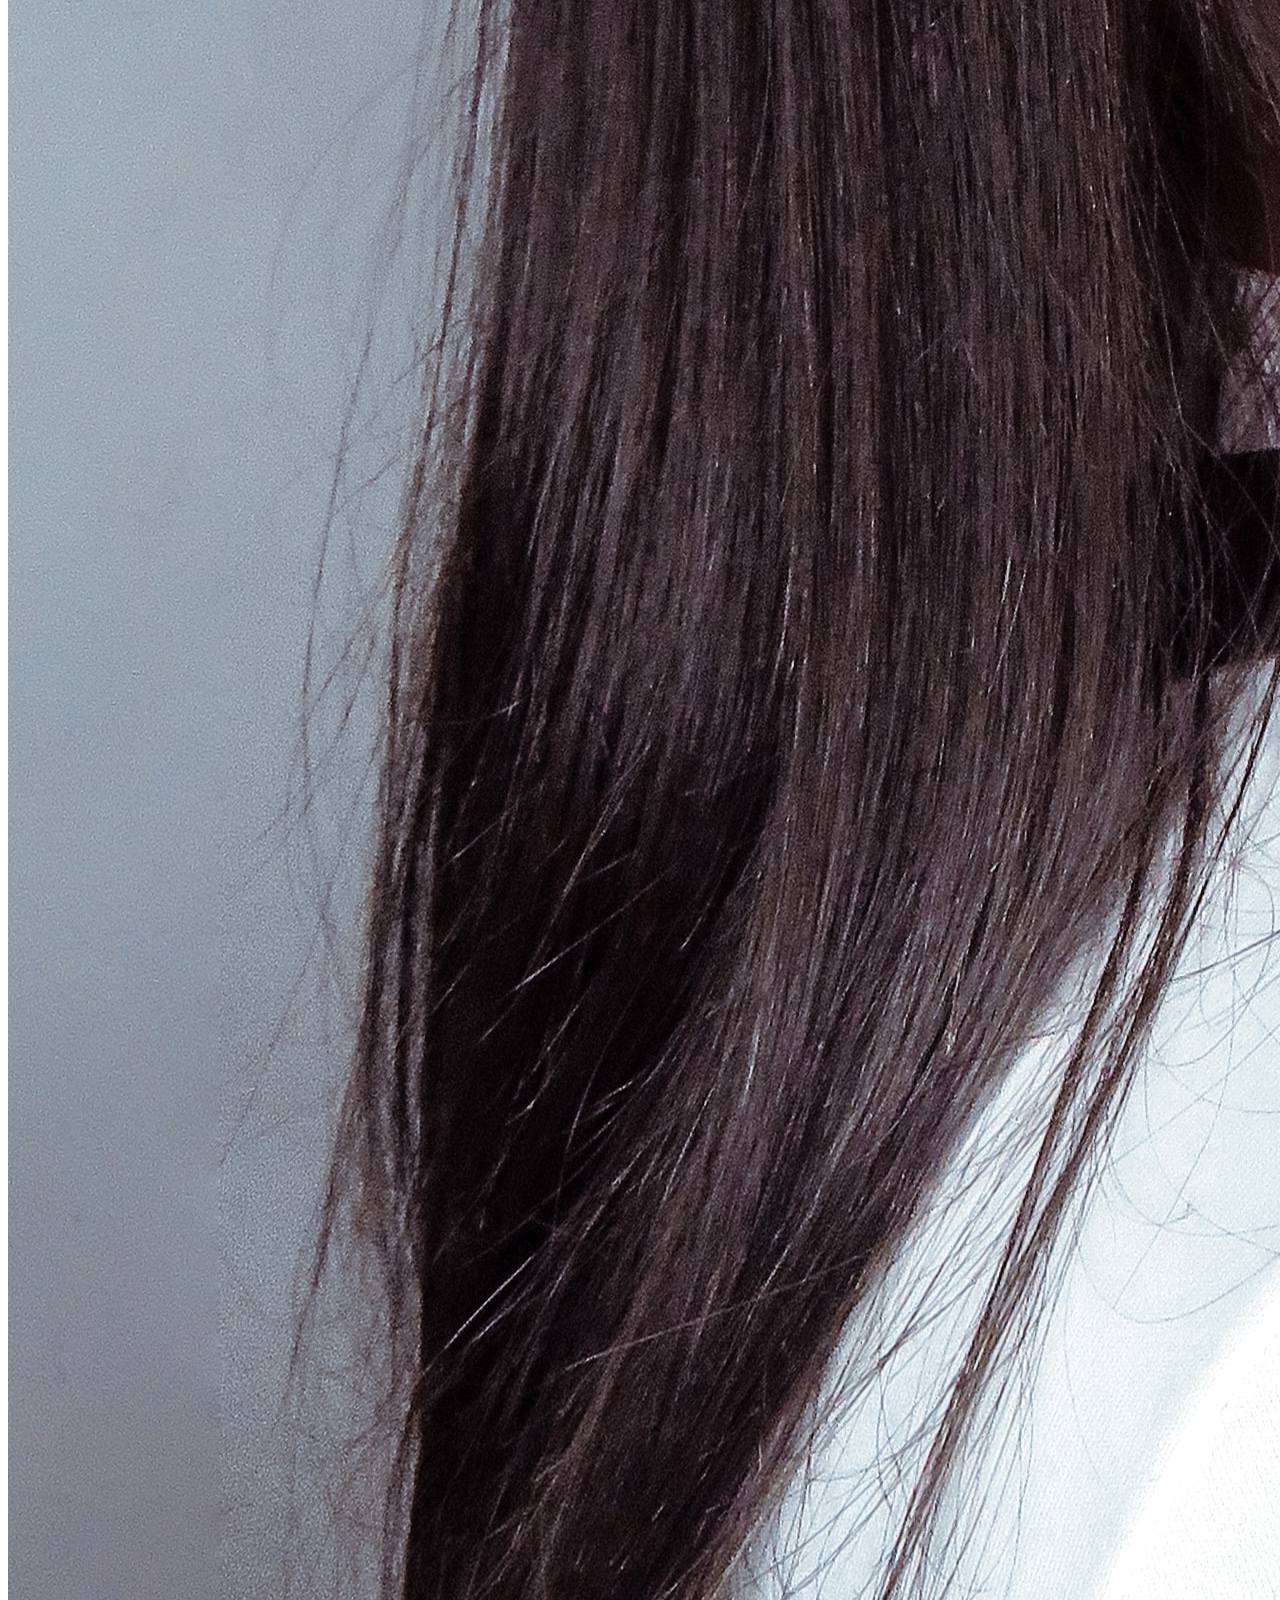
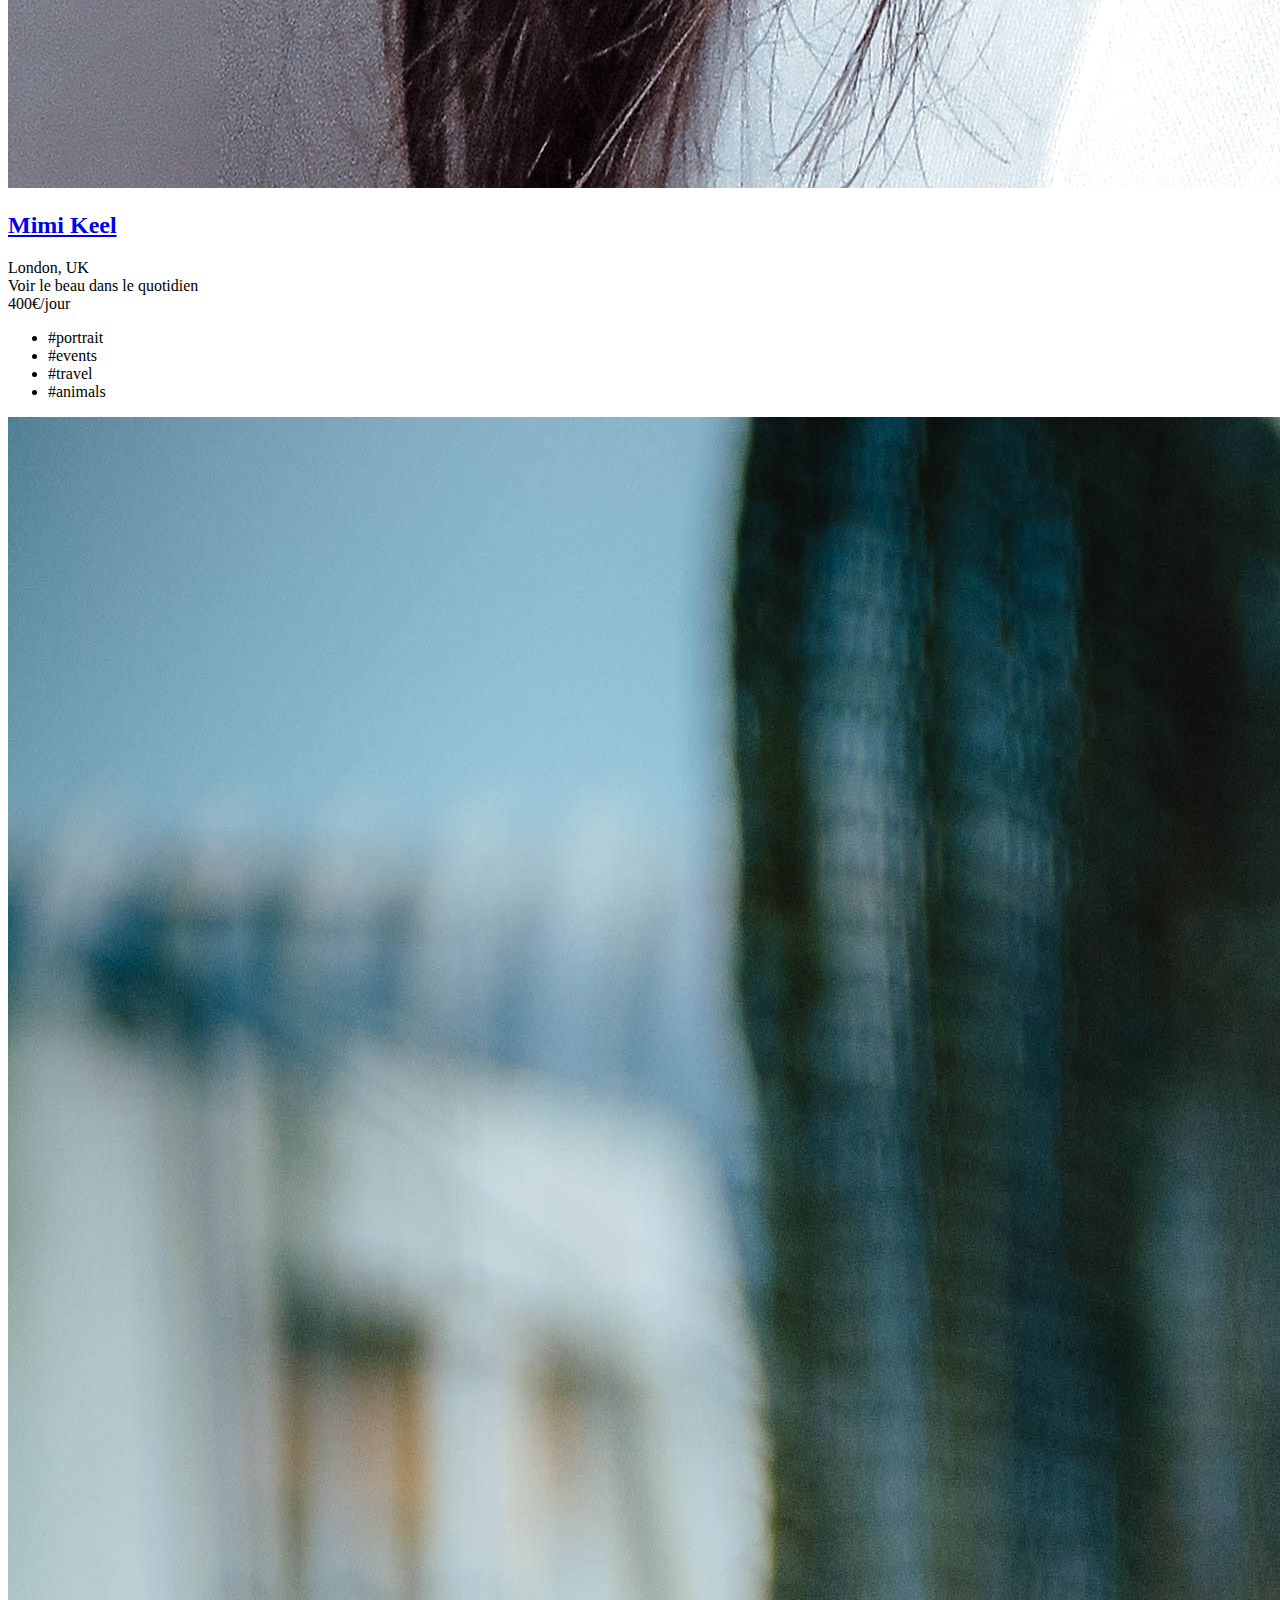
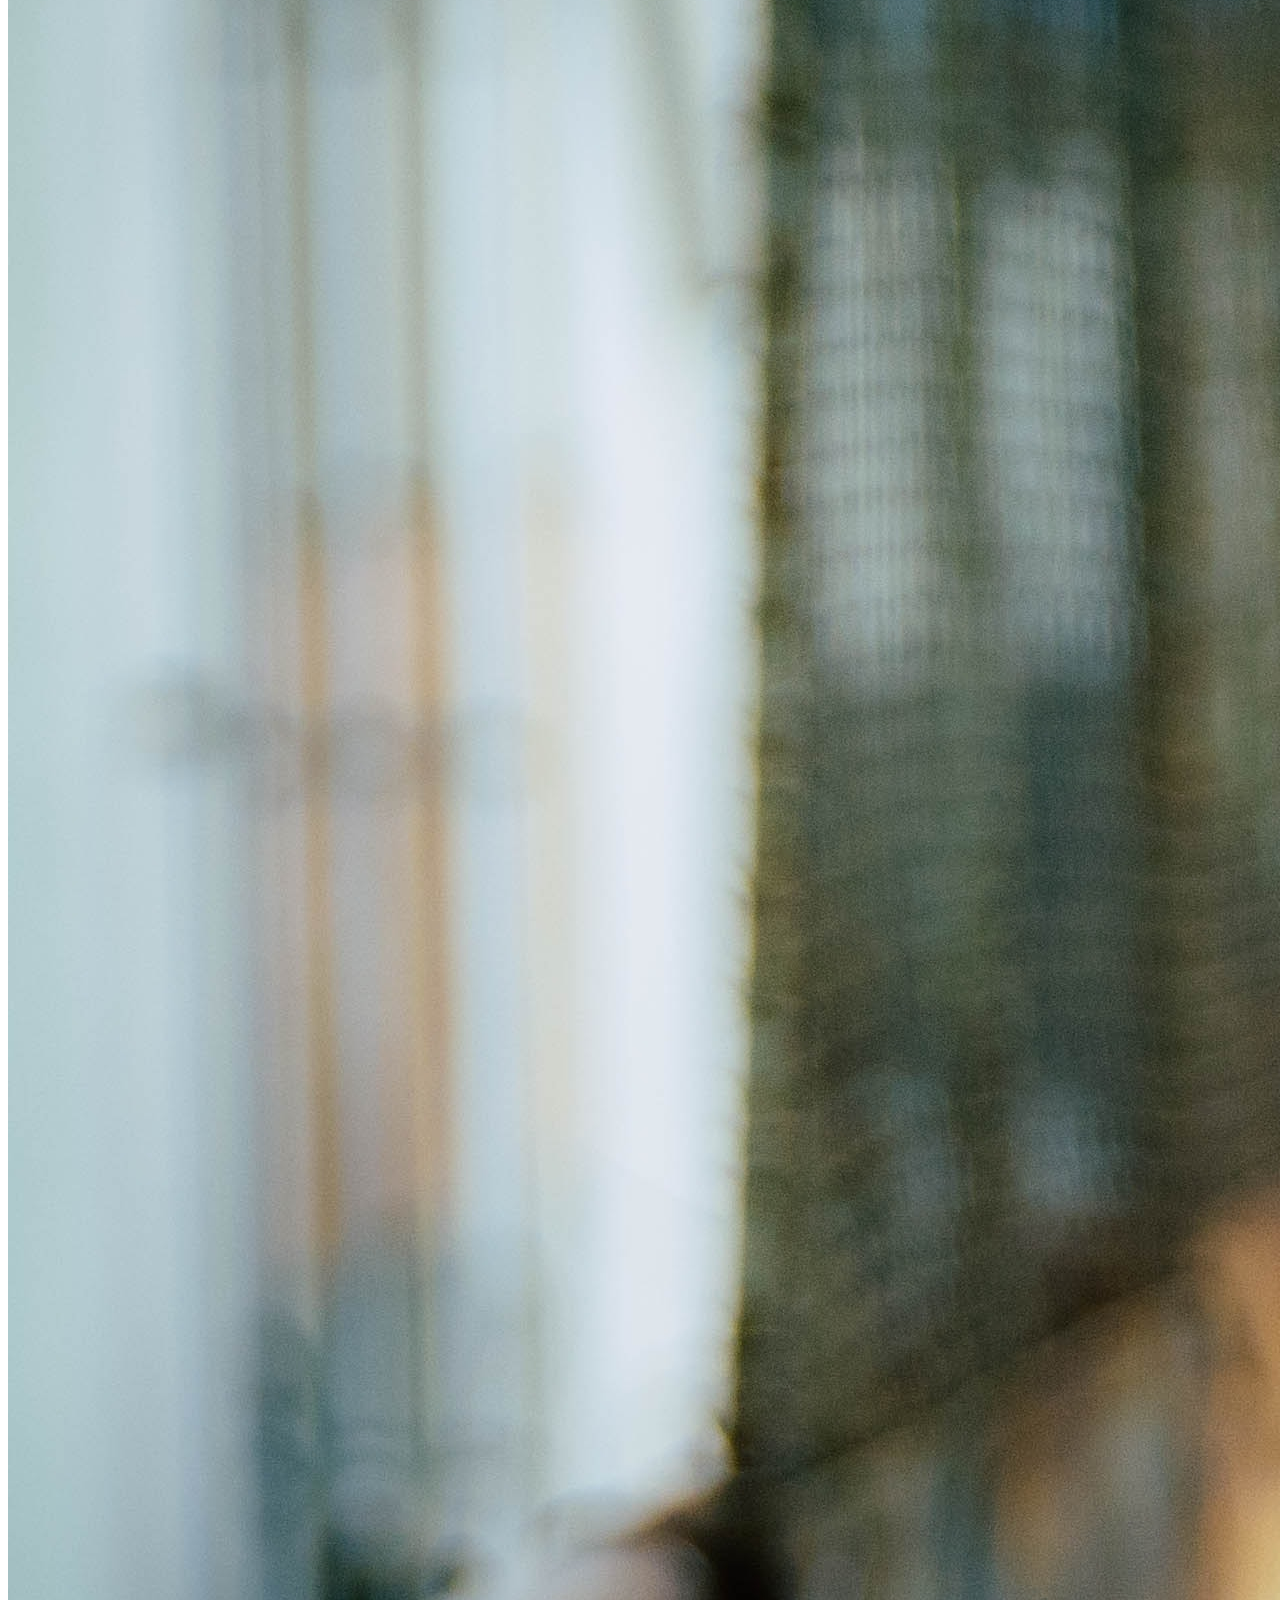
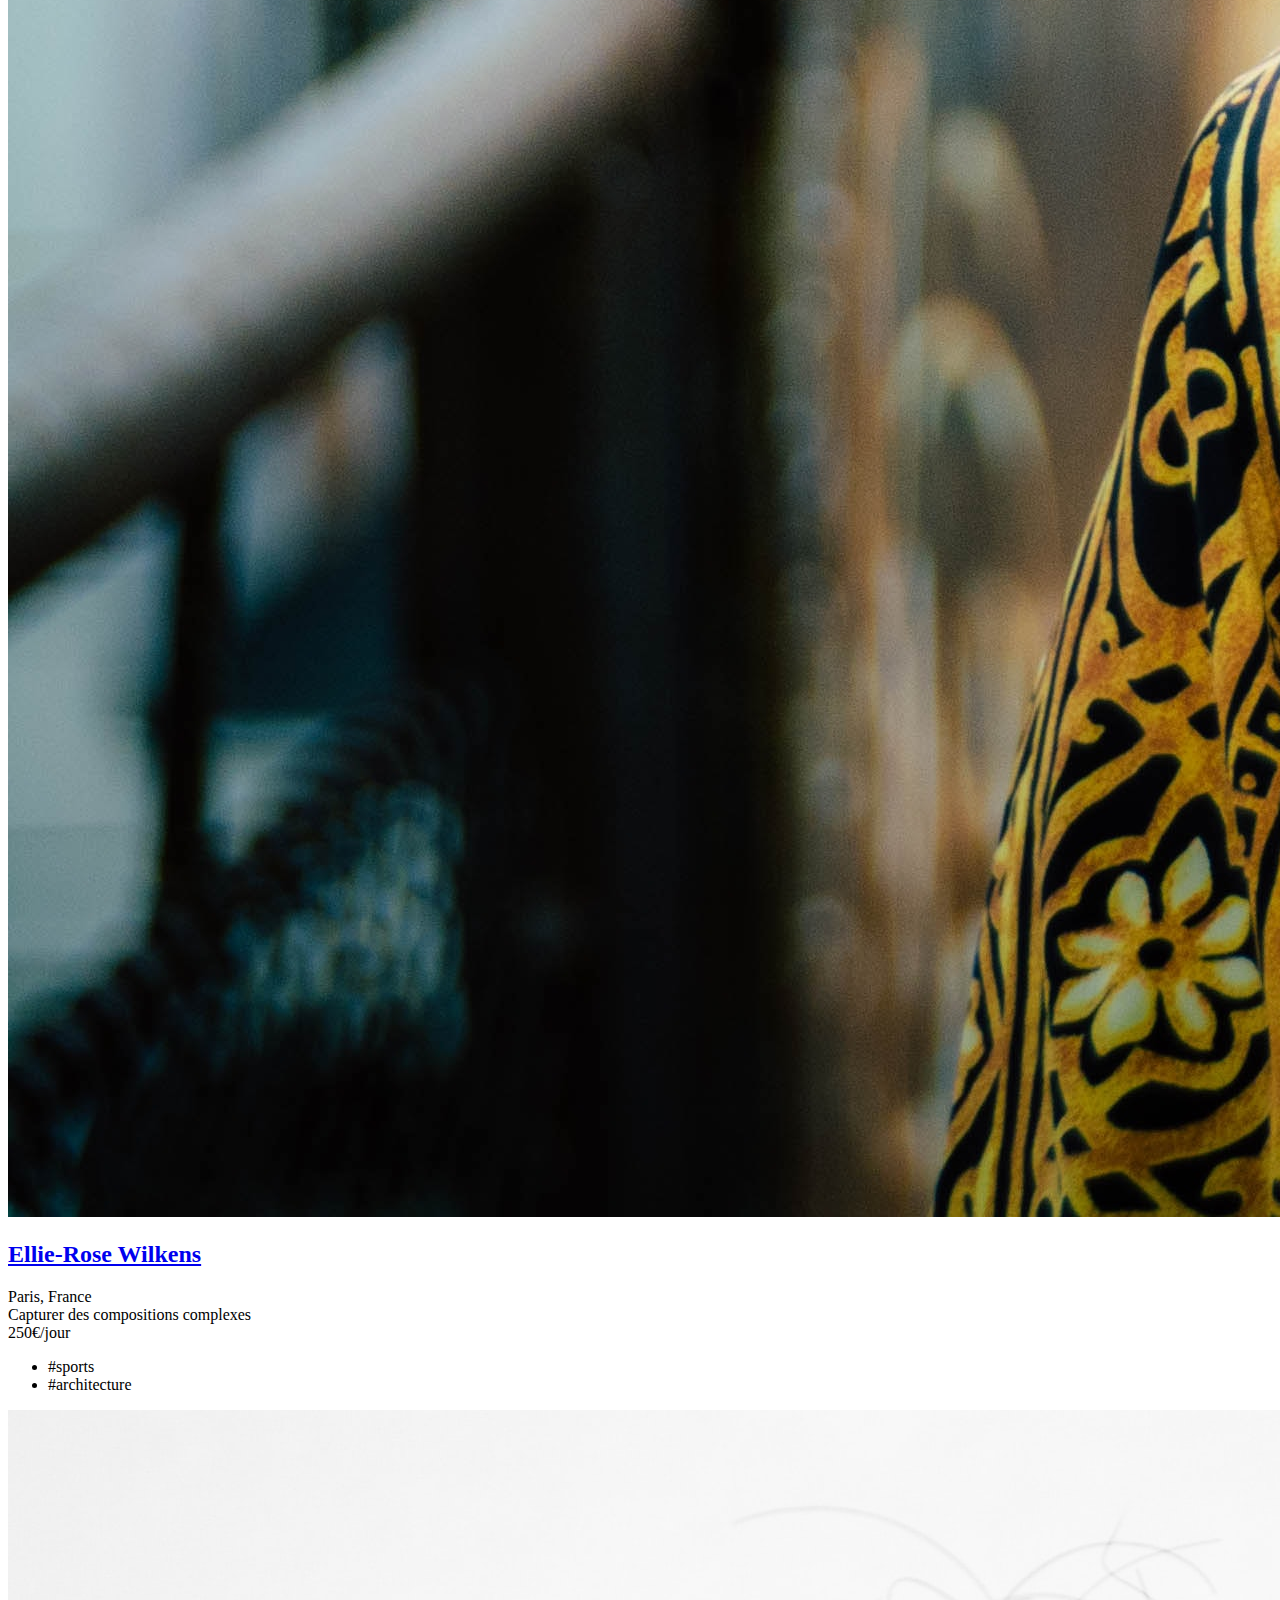
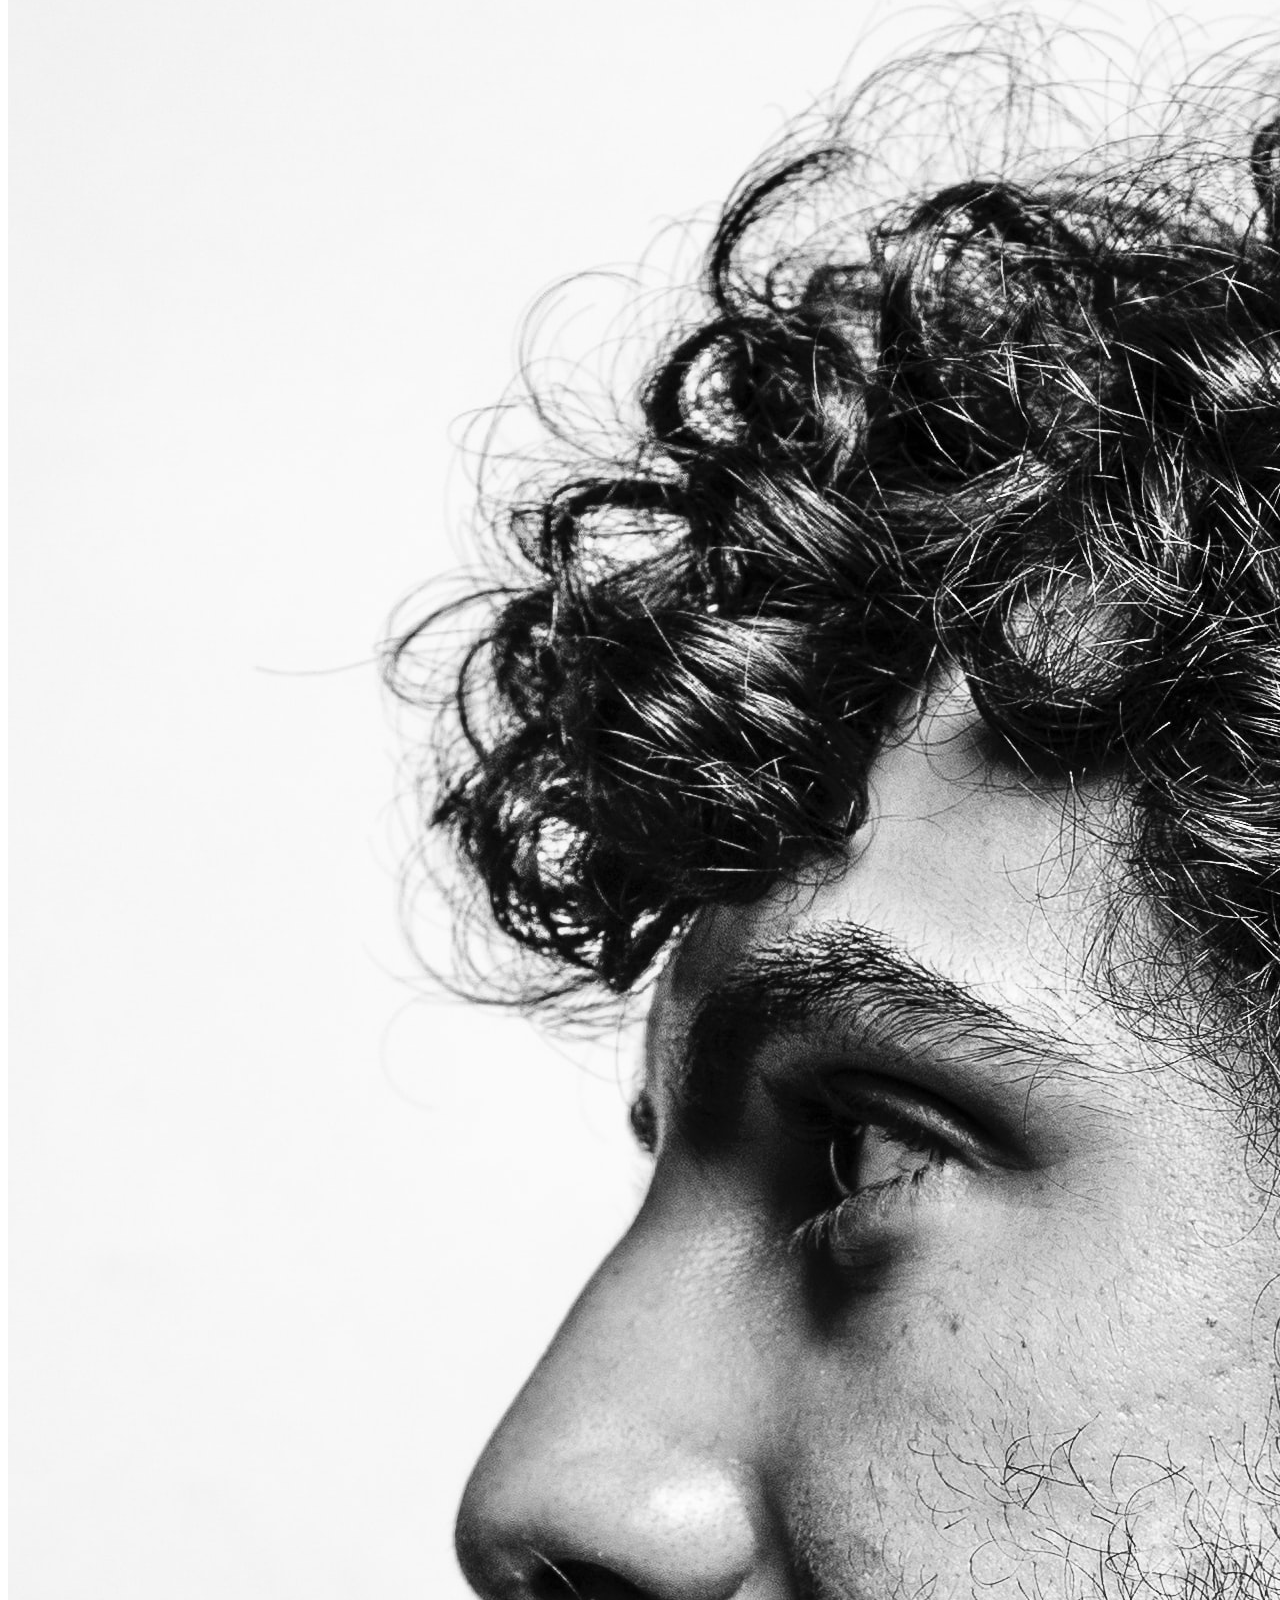
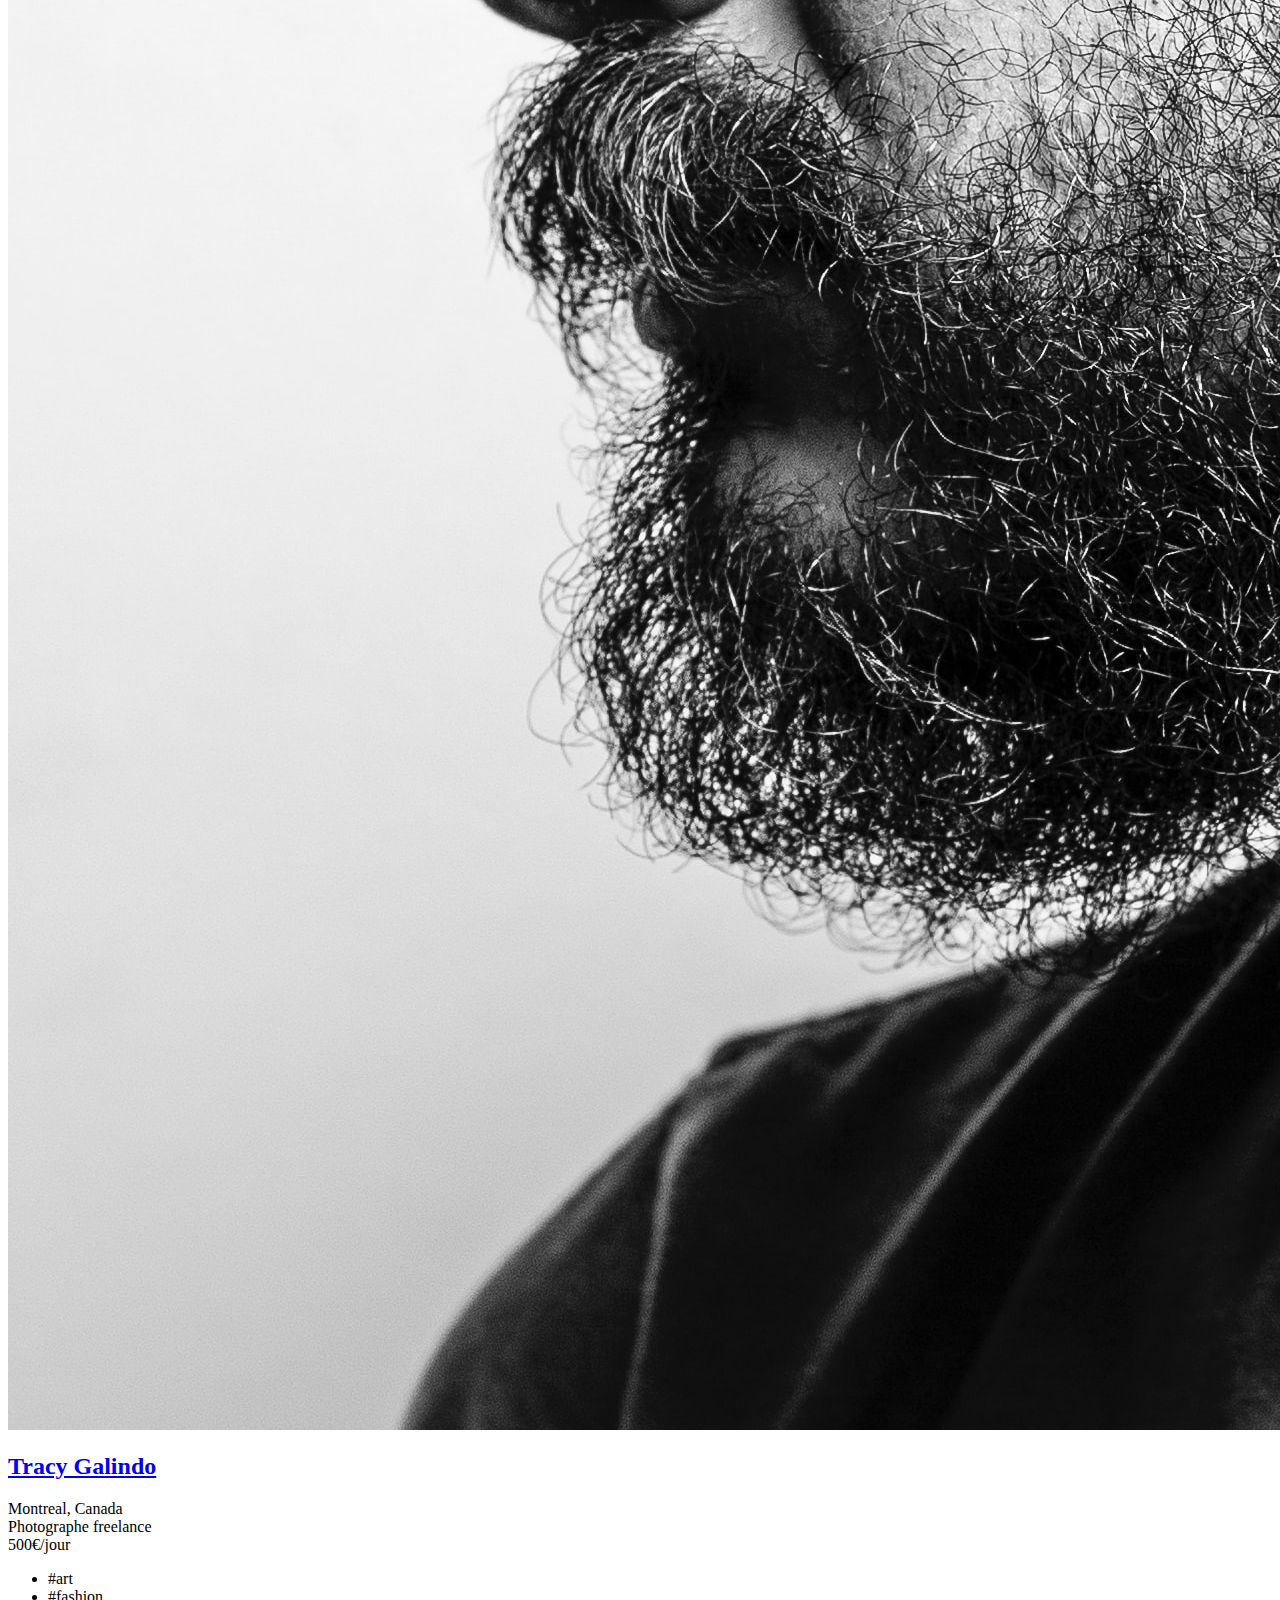
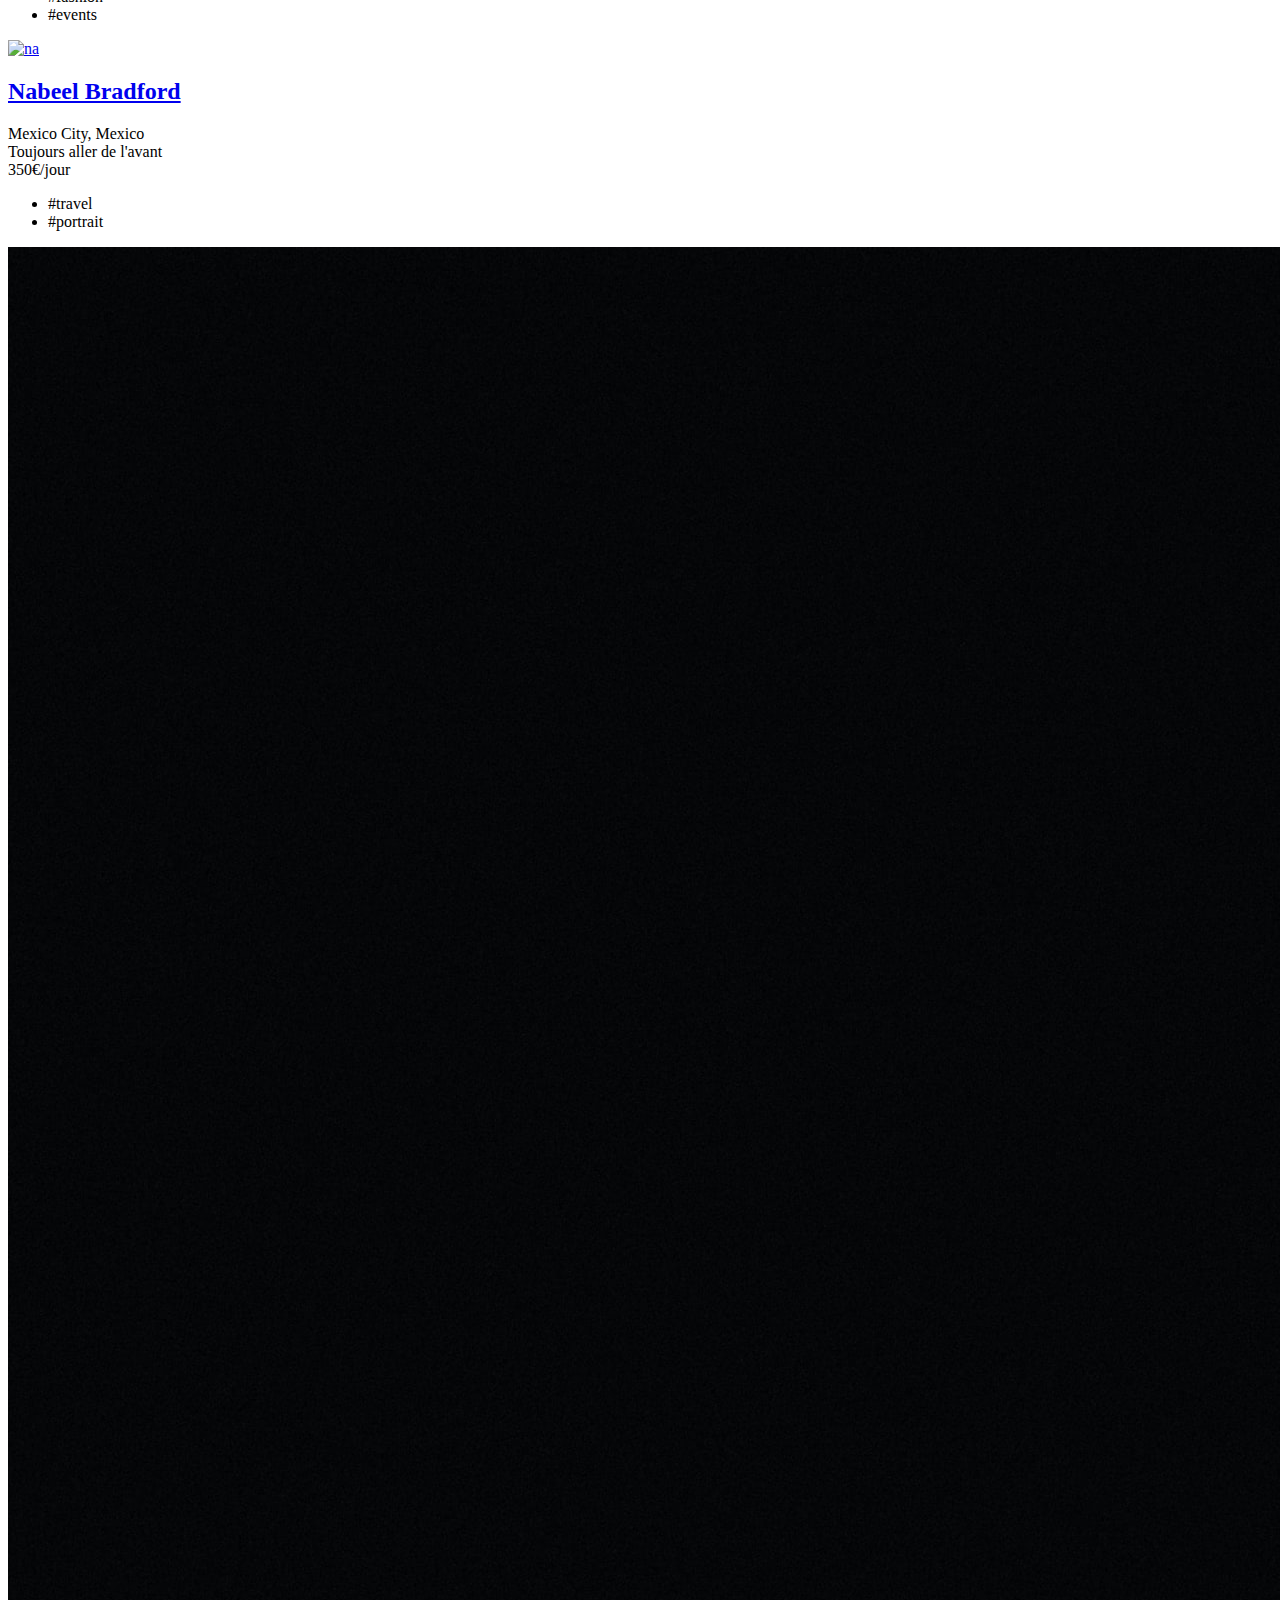
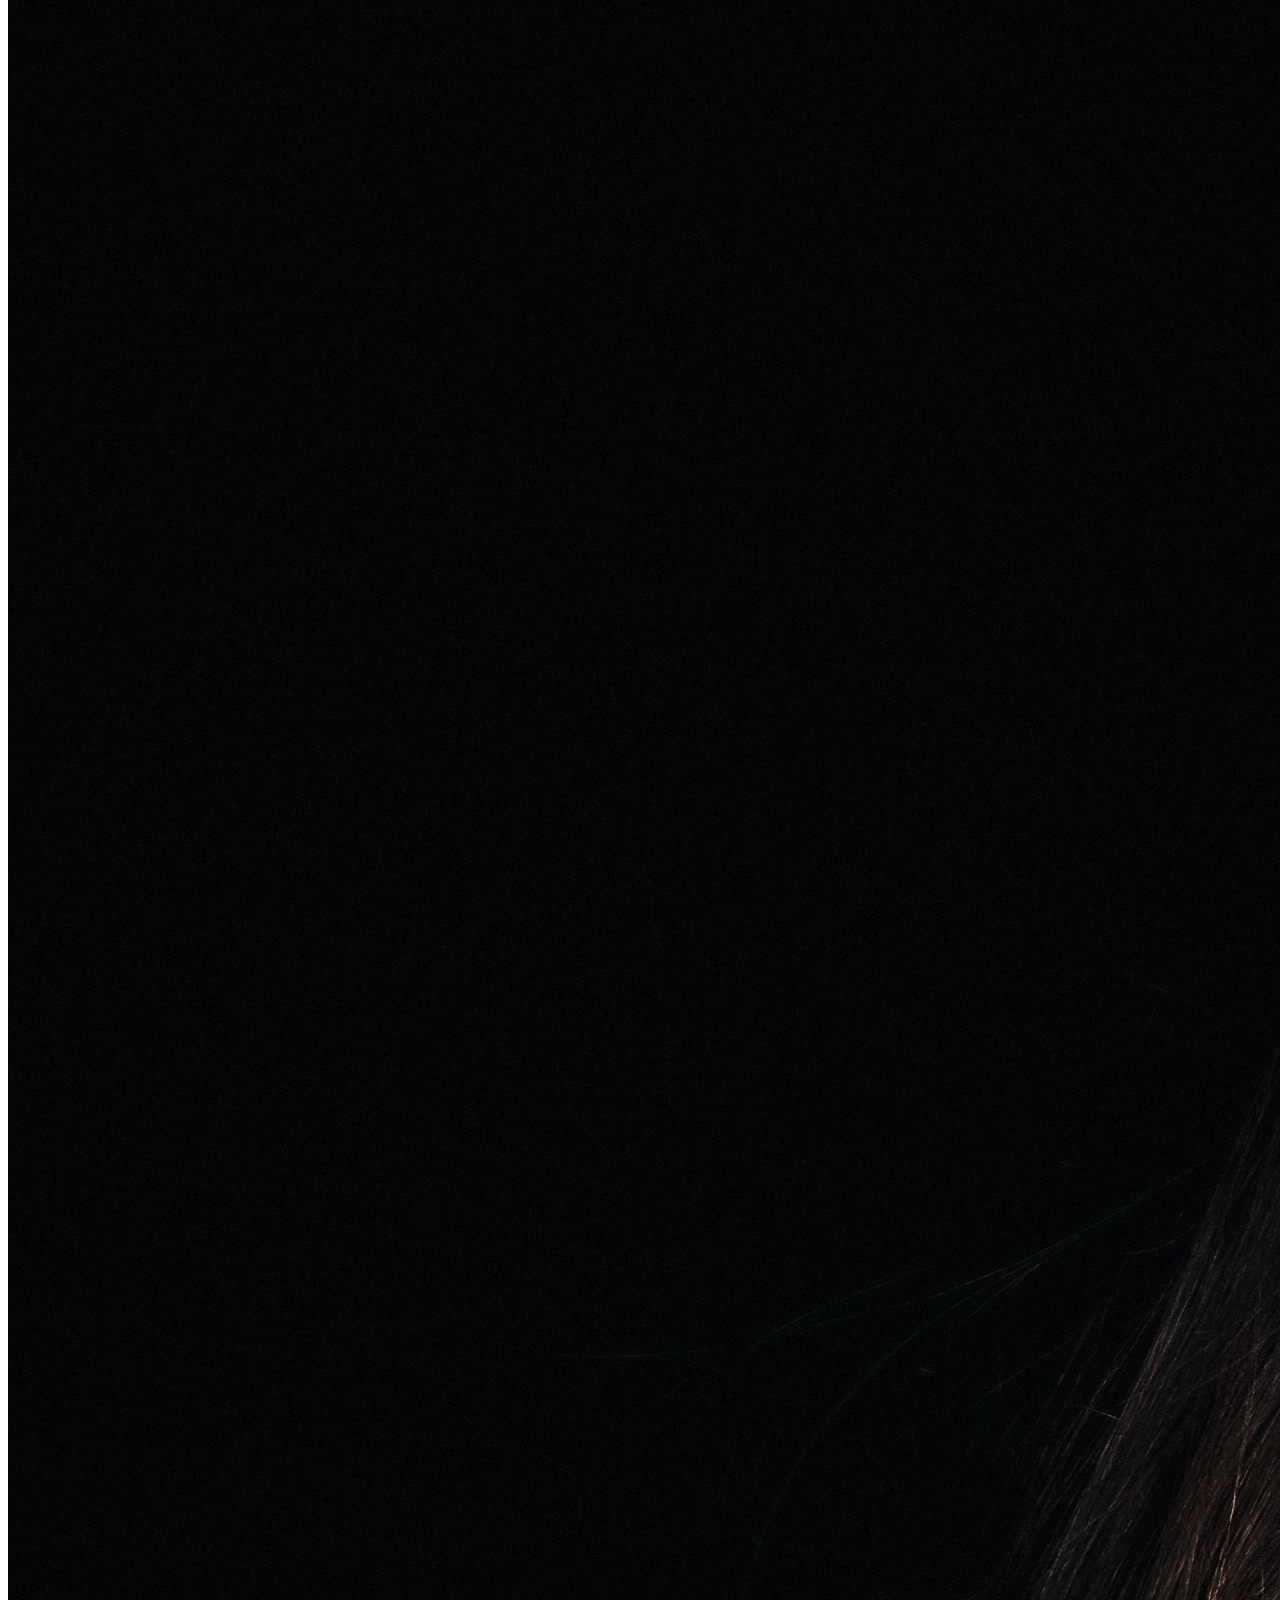
==== commit 4600b121: "Correction W3C" ====
--- a/index.html
+++ b/index.html
@@ -17,14 +17,10 @@
     <!--HEADER/BANNER-->
     <header class="headerBanner">
       <a href="index.html" title="Homepage" tabindex="0">
-        <img src="Sample_Photos\logo.png" alt="Fisheye Home Page" />
+        <img src="Sample_Photos/logo.png" alt="Fisheye Home Page" />
       </a>
       <!--NAVIGATION-->
-      <nav
-        class="navigation"
-        aria-label="photographer categories"
-        role="filter"
-      >
+      <nav class="navigation" aria-label="photographer categories">
         <a
           id="return-top"
           href="#homepage-main"
@@ -35,28 +31,28 @@
         >
         <ul class="filter">
           <li class="tag-btn filter_portrait" id="portrait">
-            <span href="#" tabindex="0">#Portrait</span>
+            <a href="#" tabindex="0">#Portrait</a>
           </li>
           <li class="tag-btn filter_art" id="art">
-            <span href="#" tabindex="0">#Art</span>
+            <a href="#" tabindex="0">#Art</a>
           </li>
           <li class="tag-btn filter_fashion" id="fashion">
-            <span href="#" tabindex="0">#Fashion</span>
+            <a href="#" tabindex="0">#Fashion</a>
           </li>
           <li class="tag-btn filter_architecture" id="architecture">
-            <span href="#" tabindex="0">#Architecture</span>
+            <a href="#" tabindex="0">#Architecture</a>
           </li>
           <li class="tag-btn filter_travel" id="travel">
-            <span href="#" tabindex="0">#Travel</span>
+            <a href="#" tabindex="0">#Travel</a>
           </li>
           <li class="tag-btn filter_sport" id="sport">
-            <span href="#" tabindex="0">#Sport</span>
+            <a href="#" tabindex="0">#Sport</a>
           </li>
           <li class="tag-btn filter_animal" id="animals">
-            <span href="#" tabindex="0">#Animals</span>
+            <a href="#" tabindex="0">#Animals</a>
           </li>
           <li class="tag-btn filter_events" id="events">
-            <span href="#" tabindex="0">#Events</span>
+            <a href="#" tabindex="0">#Events</a>
           </li>
         </ul>
       </nav>
@@ -64,7 +60,7 @@
     <!--MAIN-->
     <main class="main-content" id="homepage-main">
       <h1>Nos photographes</h1>
-      <section id="content"></section>
+      <section id="content" aria-label="photographers"></section>
     </main>
     <script src="./js/script.js"></script>
   </body>
